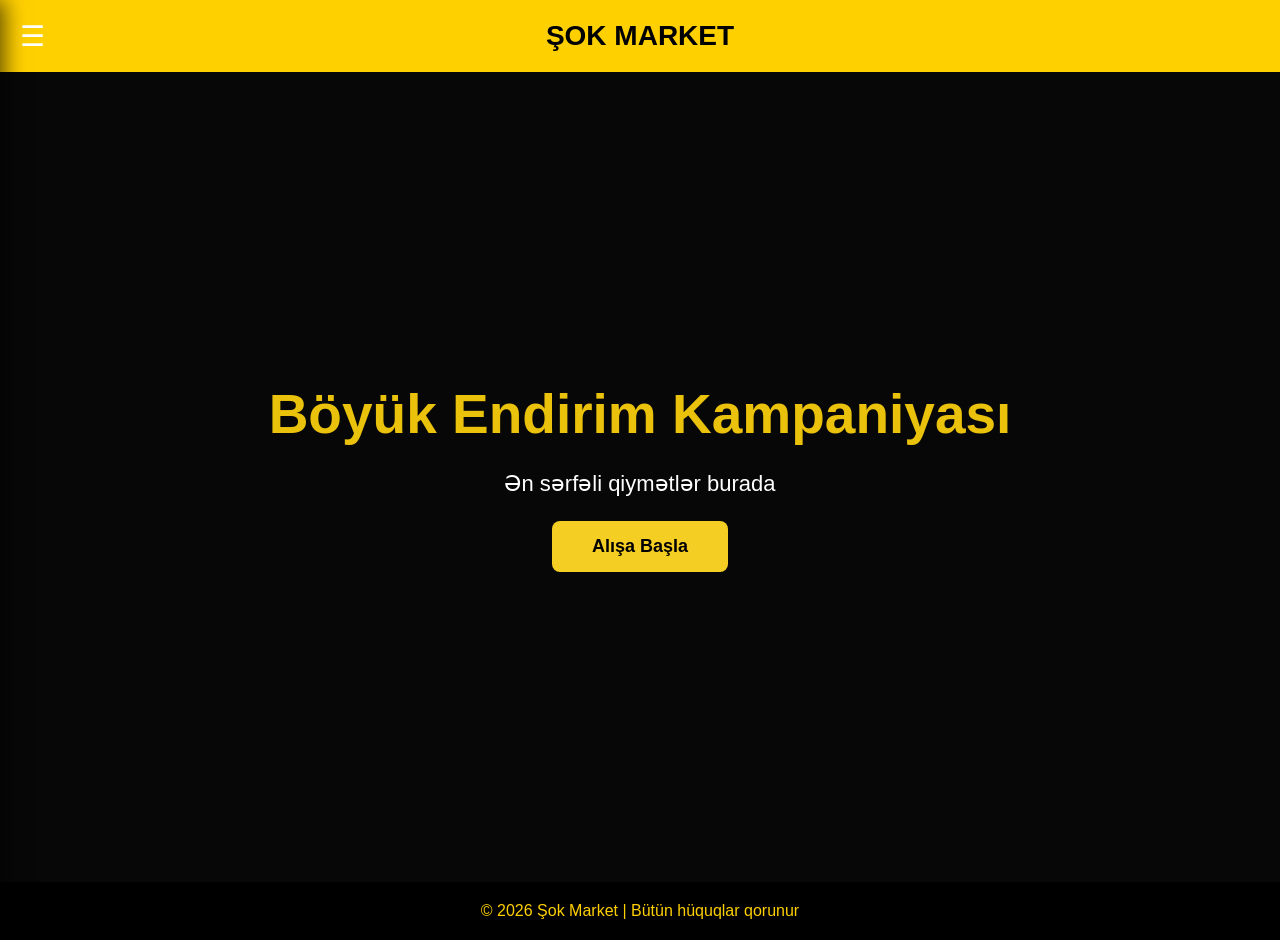
==== index.html @ 537ba239 "about.html" ====
<!DOCTYPE html>
<html lang="az">
<head>
<meta charset="UTF-8">
<meta name="viewport" content="width=device-width, initial-scale=1.0">
<title>ŞOK Market</title>

<style>
*{
  margin:0;
  padding:0;
  box-sizing:border-box;
  font-family:Arial,sans-serif;
}

body{
  background:#111;
  color:white;
  overflow-x:hidden;
}

/* HEADER */
header{
  background:#c3a005;
  padding:20px 5%;
  display:flex;
  align-items:center;
  gap:20px; /* ☰ ilə logo arası məsafə */
}

.menu-btn{
  font-size:30px;
  cursor:pointer;
  color:black;
}

.logo{
  font-size:28px;
  font-weight:bold;
  color:black;
}

/* SIDEBAR - SOLDAN */
.sidebar{
  position:fixed;
  top:0;
  left:0;
  width:260px;
  height:100%;
  background:#1a1a1a;
  padding-top:80px;
  transform:translateX(-100%);
  transition:transform 0.4s ease;
  z-index:2000;
  box-shadow:5px 0 20px rgba(0,0,0,0.6);
}

.sidebar.active{
  transform:translateX(0);
}

.sidebar a{
  display:block;
  padding:18px 25px;
  color:#eac10b;
  text-decoration:none;
  font-size:18px;
  transition:0.3s;
}

.sidebar a:hover{
  background:#c3a005;
  color:black;
}

/* OVERLAY */
.overlay{
  position:fixed;
  top:0;
  left:0;
  width:100%;
  height:100%;
  background:rgba(0,0,0,0.6);
  opacity:0;
  visibility:hidden;
  transition:0.3s;
  z-index:1500;
}

.overlay.active{
  opacity:1;
  visibility:visible;
}

/* HERO */
.hero{
  height:90vh;
  background:linear-gradient(rgba(0,0,0,0.6),rgba(0,0,0,0.6)),
  url('https://images.unsplash.com/photo-1604719312566-8912e9227c6a');
  background-size:cover;
  background-position:center;
  display:flex;
  justify-content:center;
  align-items:center;
  text-align:center;
  padding:20px;
}

.hero h1{
  font-size:55px;
  margin-bottom:20px;
  color:#eac10b;
}

.hero p{
  font-size:22px;
  margin-bottom:20px;
}

.hero button{
  padding:15px 40px;
  background:#f5ce24;
  border:none;
  color:black;
  font-size:18px;
  border-radius:8px;
  cursor:pointer;
  font-weight:bold;
  transition:.3s;
}

.hero button:hover{
  background:white;
}

footer{
  background:black;
  color:#eac10b;
  text-align:center;
  padding:20px;
}
</style>
</head><link rel="stylesheet" href="style.css">
<body>

<!-- SIDEBAR -->
<div class="sidebar" id="sidebar">
  <a href="about.html">Haqqımızda</a>
  <a href="products.html">Endirimlər</a>
  <a href="stores.html">Mağazalar</a>
</div>

<div class="overlay" id="overlay"></div>

<header>
  <div class="menu-btn" id="menuBtn">☰</div>
  <div class="logo">ŞOK MARKET</div>
</header>

<section class="hero">
  <div>
    <h1>Böyük Endirim Kampaniyası</h1>
    <p>Ən sərfəli qiymətlər burada</p>
    <a href="products.html"><button>Alışa Başla</button></a>
  </div>
</section>

<footer>
  © 2026 Şok Market | Bütün hüquqlar qorunur
</footer>

<script>
const menuBtn = document.getElementById("menuBtn");
const sidebar = document.getElementById("sidebar");
const overlay = document.getElementById("overlay");

menuBtn.addEventListener("click", function(){
  sidebar.classList.add("active");
  overlay.classList.add("active");
});

overlay.addEventListener("click", function(){
  sidebar.classList.remove("active");
  overlay.classList.remove("active");
});
</script>

</body>
</html>
---- style.css ----
/* ====== RESET & FON ====== */
*{
    margin:0;
    padding:0;
    box-sizing:border-box;
    font-family:Arial, sans-serif;
}

body{
    background:#111;
    color:white;
    overflow-x:hidden;
}

/* ====== HEADER ====== */
header{
    display:flex;
    justify-content:center; /* logo ortada */
    align-items:center;
    padding:20px 5%;
    position:relative;
    background:#ffd000;
}

.logo{
    font-size:28px;
    font-weight:bold;
    color:black;
}

/* ====== MENU BUTTON ====== */
.menu-btn{
    position:absolute;
    left:20px;
    top:50%;
    transform:translateY(-50%);
    font-size:28px;
    cursor:pointer;
    color:white; /* ağ fon üzərində görünür */
}

/* ====== SIDEBAR ====== */
.sidebar{
    position:fixed;
    top:0;
    left:0;
    width:260px;
    height:100%;
    background:#1a1a1a;
    padding-top:80px;
    transform:translateX(-100%);
    transition:0.4s ease;
    z-index:2000;
}

.sidebar.active{
    transform:translateX(0);
}

.sidebar a{
    display:block;
    padding:18px 25px;
    color:#ffd000;
    text-decoration:none;
    font-size:18px;
}

.sidebar a:hover{
    background:#ffd000;
    color:black;
}

/* ====== OVERLAY ====== */
.overlay{
    position:fixed;
    top:0;
    left:0;
    width:100%;
    height:100%;
    background:rgba(0,0,0,0.6);
    opacity:0;
    visibility:hidden;
    transition:0.3s;
    z-index:1500;
}

.overlay.active{
    opacity:1;
    visibility:visible;
}

/* ====== SECTIONS ====== */
section{
    padding:80px 5%;
    text-align:center;
}

/* H1 / H2 */
h1,h2{
    color:#ffd000;
    margin-bottom:20px;
}

p{
    font-size:18px;
    line-height:1.6;
    margin-bottom:15px;
}

/* ====== PRODUCTS ====== */
.product-container{
    display:grid;
    grid-template-columns: repeat(auto-fit, minmax(180px, 1fr));
    gap:20px;
    max-width:1000px;
    margin:0 auto;
}

.product-card{
    background:#1e1e1e;
    border-radius:15px;
    padding:15px;
    transition:0.3s;
}

.product-card img{
    width:100%;
    height:170px;
    object-fit:cover;
    border-radius:10px;
}

.product-card h3{
    margin:12px 0 8px;
    color:#ffd000;
}

.product-card p{
    color:#ccc;
}

.product-card:hover{
    transform:translateY(-6px);
}

/* ====== STORES ====== */
.store-card{
    display:inline-block;
    width:280px;
    background:#222;
    margin:20px;
    padding:20px;
    border-radius:20px;
    box-shadow:0 15px 30px rgba(0,0,0,0.5);
    transition:0.4s;
}

.store-card:hover{
    transform:translateY(-15px) scale(1.05);
}

.store-card img{
    width:100%;
    border-radius:15px;
}

.store-card h3{
    color:#ffd000;
    margin-top:15px;
}

/* ====== FOOTER ====== */
footer{
    background:black;
    color:#ffd000;
    text-align:center;
    padding:20px;
}

/* ====== RESPONSIVE ====== */
@media(max-width:600px){
    header{flex-direction:column; align-items:center;}
    .menu-btn{position:relative; left:0; margin-bottom:10px;}
    h1,h2{font-size:28px;}
    p{font-size:16px;}
}
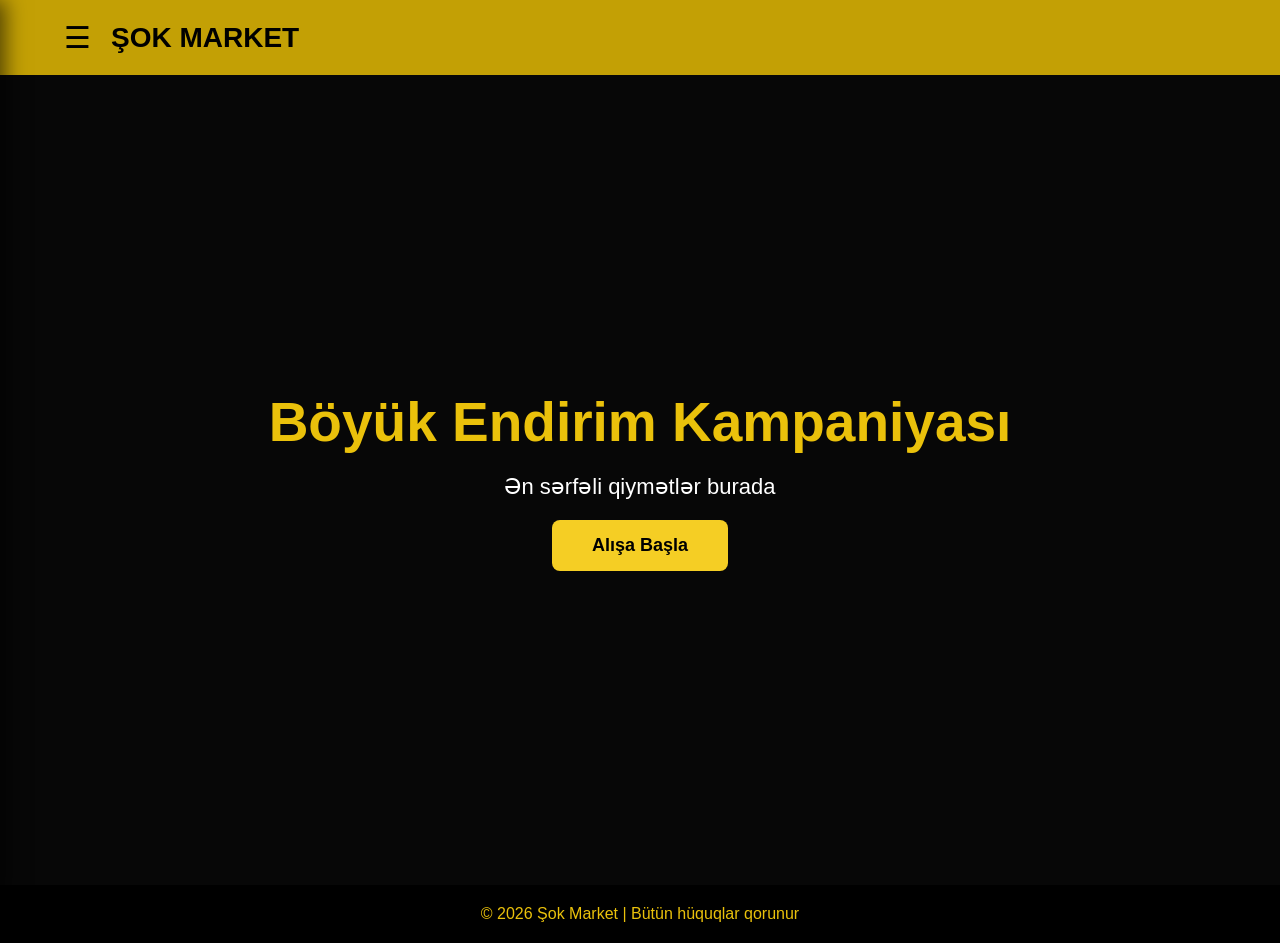
==== commit 327ddea1: "Dəyişikliklər: qəşəng dizayn, menu soldan açılır" ====
--- a/index.html
+++ b/index.html
@@ -25,7 +25,7 @@
   padding:20px 5%;
   display:flex;
   align-items:center;
-  gap:20px; /* ☰ ilə logo arası məsafə */
+  gap:20px; /* logo ilə menu arası */
 }
 
 .menu-btn{
@@ -40,7 +40,7 @@
   color:black;
 }
 
-/* SIDEBAR - SOLDAN */
+/* SIDEBAR - SOLDAN AÇILAN */
 .sidebar{
   position:fixed;
   top:0;
@@ -49,14 +49,14 @@
   height:100%;
   background:#1a1a1a;
   padding-top:80px;
-  transform:translateX(-100%);
+  transform:translateX(-100%); /* soldan gizlənir */
   transition:transform 0.4s ease;
   z-index:2000;
   box-shadow:5px 0 20px rgba(0,0,0,0.6);
 }
 
 .sidebar.active{
-  transform:translateX(0);
+  transform:translateX(0); /* açıldıqda görünür */
 }
 
 .sidebar a{
@@ -139,8 +139,14 @@
   text-align:center;
   padding:20px;
 }
+
+/* RESPONSIVE */
+@media(max-width:768px){
+  .hero h1{font-size:28px;}
+  .hero p{font-size:16px;}
+}
 </style>
-</head><link rel="stylesheet" href="style.css">
+</head>
 <body>
 
 <!-- SIDEBAR -->
@@ -175,12 +181,12 @@
 const overlay = document.getElementById("overlay");
 
 menuBtn.addEventListener("click", function(){
-  sidebar.classList.add("active");
-  overlay.classList.add("active");
+  sidebar.classList.toggle("active"); // soldan aç
+  overlay.classList.toggle("active"); // overlay göstər
 });
 
 overlay.addEventListener("click", function(){
-  sidebar.classList.remove("active");
+  sidebar.classList.remove("active"); // overlay kliklə bağla
   overlay.classList.remove("active");
 });
 </script>
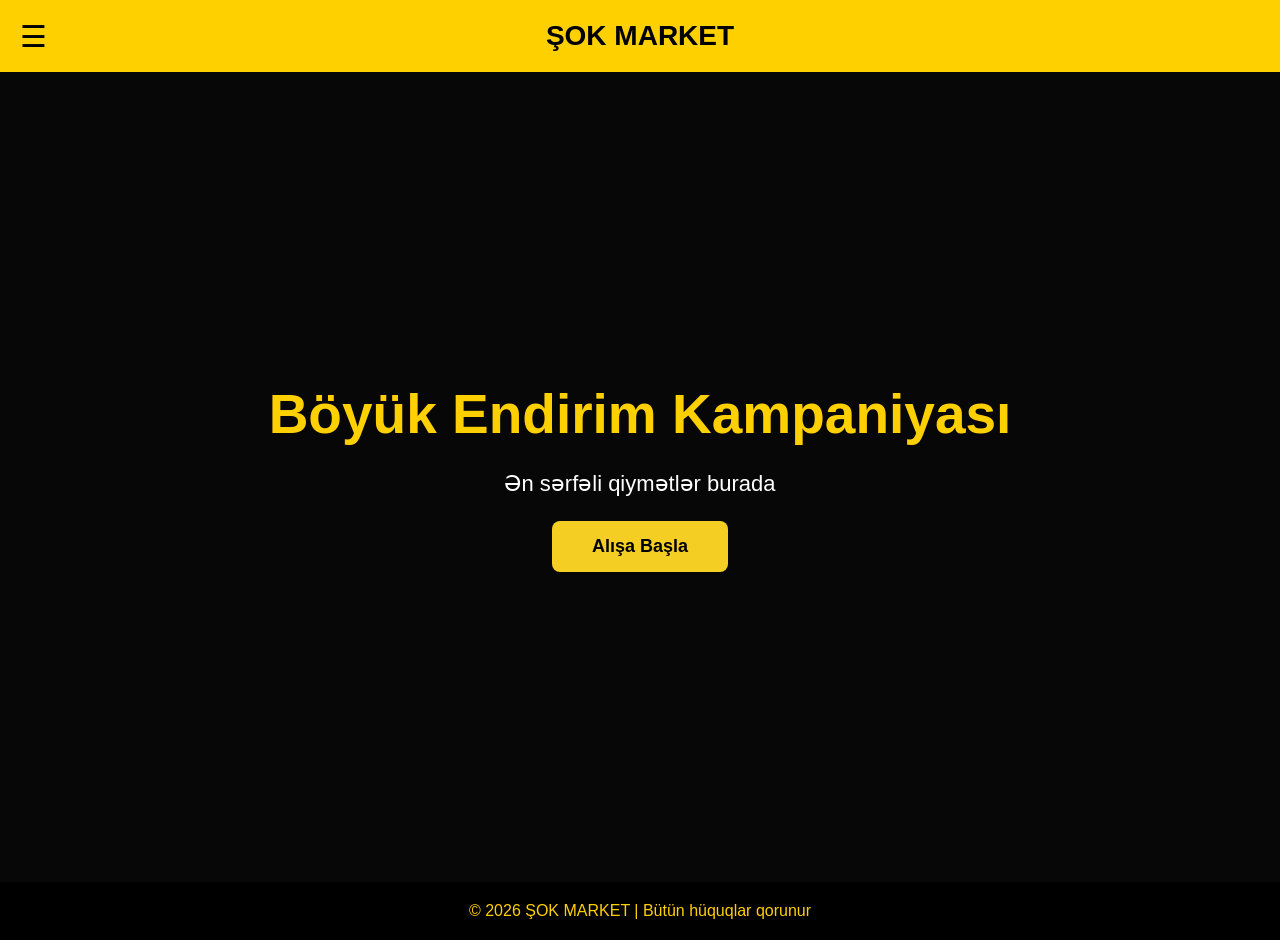
==== commit 521eb51f: "yenilendi" ====
--- a/index.html
+++ b/index.html
@@ -3,159 +3,17 @@
 <head>
 <meta charset="UTF-8">
 <meta name="viewport" content="width=device-width, initial-scale=1.0">
-<title>ŞOK Market</title>
-
-<style>
-*{
-  margin:0;
-  padding:0;
-  box-sizing:border-box;
-  font-family:Arial,sans-serif;
-}
-
-body{
-  background:#111;
-  color:white;
-  overflow-x:hidden;
-}
-
-/* HEADER */
-header{
-  background:#c3a005;
-  padding:20px 5%;
-  display:flex;
-  align-items:center;
-  gap:20px; /* logo ilə menu arası */
-}
-
-.menu-btn{
-  font-size:30px;
-  cursor:pointer;
-  color:black;
-}
-
-.logo{
-  font-size:28px;
-  font-weight:bold;
-  color:black;
-}
-
-/* SIDEBAR - SOLDAN AÇILAN */
-.sidebar{
-  position:fixed;
-  top:0;
-  left:0;
-  width:260px;
-  height:100%;
-  background:#1a1a1a;
-  padding-top:80px;
-  transform:translateX(-100%); /* soldan gizlənir */
-  transition:transform 0.4s ease;
-  z-index:2000;
-  box-shadow:5px 0 20px rgba(0,0,0,0.6);
-}
-
-.sidebar.active{
-  transform:translateX(0); /* açıldıqda görünür */
-}
-
-.sidebar a{
-  display:block;
-  padding:18px 25px;
-  color:#eac10b;
-  text-decoration:none;
-  font-size:18px;
-  transition:0.3s;
-}
-
-.sidebar a:hover{
-  background:#c3a005;
-  color:black;
-}
-
-/* OVERLAY */
-.overlay{
-  position:fixed;
-  top:0;
-  left:0;
-  width:100%;
-  height:100%;
-  background:rgba(0,0,0,0.6);
-  opacity:0;
-  visibility:hidden;
-  transition:0.3s;
-  z-index:1500;
-}
-
-.overlay.active{
-  opacity:1;
-  visibility:visible;
-}
-
-/* HERO */
-.hero{
-  height:90vh;
-  background:linear-gradient(rgba(0,0,0,0.6),rgba(0,0,0,0.6)),
-  url('https://images.unsplash.com/photo-1604719312566-8912e9227c6a');
-  background-size:cover;
-  background-position:center;
-  display:flex;
-  justify-content:center;
-  align-items:center;
-  text-align:center;
-  padding:20px;
-}
-
-.hero h1{
-  font-size:55px;
-  margin-bottom:20px;
-  color:#eac10b;
-}
-
-.hero p{
-  font-size:22px;
-  margin-bottom:20px;
-}
-
-.hero button{
-  padding:15px 40px;
-  background:#f5ce24;
-  border:none;
-  color:black;
-  font-size:18px;
-  border-radius:8px;
-  cursor:pointer;
-  font-weight:bold;
-  transition:.3s;
-}
-
-.hero button:hover{
-  background:white;
-}
-
-footer{
-  background:black;
-  color:#eac10b;
-  text-align:center;
-  padding:20px;
-}
-
-/* RESPONSIVE */
-@media(max-width:768px){
-  .hero h1{font-size:28px;}
-  .hero p{font-size:16px;}
-}
-</style>
+<title>ŞOK MARKET</title>
+<link rel="stylesheet" href="style.css">
 </head>
 <body>
 
-<!-- SIDEBAR -->
 <div class="sidebar" id="sidebar">
+  <a href="index.html">Ana səhifə</a>
+  <a href="products.html">Endirimlər</a>
   <a href="about.html">Haqqımızda</a>
-  <a href="products.html">Endirimlər</a>
   <a href="stores.html">Mağazalar</a>
 </div>
-
 <div class="overlay" id="overlay"></div>
 
 <header>
@@ -172,7 +30,7 @@
 </section>
 
 <footer>
-  © 2026 Şok Market | Bütün hüquqlar qorunur
+  © 2026 ŞOK MARKET | Bütün hüquqlar qorunur
 </footer>
 
 <script>
@@ -180,13 +38,13 @@
 const sidebar = document.getElementById("sidebar");
 const overlay = document.getElementById("overlay");
 
-menuBtn.addEventListener("click", function(){
-  sidebar.classList.toggle("active"); // soldan aç
-  overlay.classList.toggle("active"); // overlay göstər
+menuBtn.addEventListener("click", ()=>{
+  sidebar.classList.toggle("active");
+  overlay.classList.toggle("active");
 });
 
-overlay.addEventListener("click", function(){
-  sidebar.classList.remove("active"); // overlay kliklə bağla
+overlay.addEventListener("click", ()=>{
+  sidebar.classList.remove("active");
   overlay.classList.remove("active");
 });
 </script>
--- a/style.css
+++ b/style.css
@@ -0,0 +1,256 @@
+/* ====== RESET ====== */
+*{
+    margin:0;
+    padding:0;
+    box-sizing:border-box;
+    font-family:Arial,sans-serif;
+}
+
+body{
+    background:#111;
+    color:white;
+    overflow-x:hidden;
+}
+
+/* ====== HEADER ====== */
+header{
+    display:flex;
+    justify-content:center; 
+    align-items:center;
+    padding:20px 5%;
+    position:relative;
+    background:#ffd000;
+}
+
+.logo{
+    font-size:28px;
+    font-weight:bold;
+    color:black;
+}
+
+/* ====== MENU BUTTON ====== */
+.menu-btn{
+    position:absolute;
+    left:20px;
+    top:50%;
+    transform:translateY(-50%);
+    font-size:30px;
+    cursor:pointer;
+    color:black;
+}
+
+/* ====== SIDEBAR ====== */
+.sidebar{
+    position:fixed;
+    top:0;
+    left:0;
+    width:260px;
+    height:100%;
+    background:#1a1a1a;
+    padding-top:80px;
+    transform:translateX(-100%);
+    transition:0.4s ease;
+    z-index:2000;
+}
+
+.sidebar.active{
+    transform:translateX(0);
+}
+
+.sidebar a{
+    display:block;
+    padding:18px 25px;
+    color:#ffd000;
+    text-decoration:none;
+    font-size:18px;
+    transition:0.3s;
+}
+
+.sidebar a:hover{
+    background:#ffd000;
+    color:black;
+}
+
+/* ====== OVERLAY ====== */
+.overlay{
+    position:fixed;
+    top:0;
+    left:0;
+    width:100%;
+    height:100%;
+    background:rgba(0,0,0,0.6);
+    opacity:0;
+    visibility:hidden;
+    transition:0.3s;
+    z-index:1500;
+}
+
+.overlay.active{
+    opacity:1;
+    visibility:visible;
+}
+
+/* ====== SECTIONS ====== */
+section{
+    padding:80px 5%;
+    text-align:center;
+}
+
+h1,h2{
+    color:#ffd000;
+    margin-bottom:20px;
+}
+
+p{
+    font-size:18px;
+    line-height:1.6;
+    margin-bottom:15px;
+}
+
+/* ====== HERO ====== */
+.hero{
+    height:90vh;
+    background:linear-gradient(rgba(0,0,0,0.6),rgba(0,0,0,0.6)),
+    url('https://images.unsplash.com/photo-1604719312566-8912e9227c6a');
+    background-size:cover;
+    background-position:center;
+    display:flex;
+    justify-content:center;
+    align-items:center;
+    text-align:center;
+    padding:20px;
+}
+
+.hero h1{
+    font-size:55px;
+    margin-bottom:20px;
+}
+
+.hero p{
+    font-size:22px;
+    margin-bottom:20px;
+}
+
+.hero button{
+    padding:15px 40px;
+    background:#f5ce24;
+    border:none;
+    color:black;
+    font-size:18px;
+    border-radius:8px;
+    cursor:pointer;
+    font-weight:bold;
+    transition:.3s;
+}
+
+.hero button:hover{
+    background:white;
+}
+
+/* ====== PRODUCTS ====== */
+.product-container{
+    display:grid;
+    grid-template-columns: repeat(auto-fit, minmax(180px, 1fr));
+    gap:20px;
+    max-width:1000px;
+    margin:0 auto;
+}
+
+.product-card{
+    background:#1e1e1e;
+    border-radius:15px;
+    padding:15px;
+    position: relative;
+    transition:0.3s;
+}
+
+.product-card img{
+    width:100%;
+    height:170px;
+    object-fit:cover;
+    border-radius:10px;
+}
+
+.product-card h3{
+    margin:12px 0 8px;
+    color:#ffd000;
+}
+
+.product-card p{
+    color:#ccc;
+}
+
+.product-card:hover{
+    transform:translateY(-6px);
+}
+
+.old-price {
+    text-decoration: line-through;
+    color: gray;
+    margin-right: 8px;
+}
+
+.new-price {
+    color: red;
+    font-weight: bold;
+    font-size: 18px;
+}
+
+.discount-badge {
+    position: absolute;
+    top: 10px;
+    left: 10px;
+    background: red;
+    color: white;
+    padding: 5px 8px;
+    font-size: 12px;
+    font-weight: bold;
+    border-radius: 6px;
+}
+
+/* ====== STORES ====== */
+.store-card{
+    display:inline-block;
+    width:280px;
+    background:#222;
+    margin:20px;
+    padding:20px;
+    border-radius:20px;
+    box-shadow:0 15px 30px rgba(0,0,0,0.5);
+    transition:0.4s;
+}
+
+.store-card:hover{
+    transform:translateY(-15px) scale(1.05);
+}
+
+.store-card img{
+    width:100%;
+    border-radius:15px;
+}
+
+.store-card h3{
+    color:#ffd000;
+    margin-top:15px;
+}
+
+/* ====== FOOTER ====== */
+footer{
+    background:black;
+    color:#ffd000;
+    text-align:center;
+    padding:20px;
+}
+
+/* ====== RESPONSIVE ====== */
+@media(max-width:768px){
+    h1,h2{font-size:28px;}
+    p{font-size:16px;}
+    .product-container{
+        grid-template-columns:1fr;
+    }
+    .store-card{
+        width:100%;
+        margin:10px 0;
+    }
+}
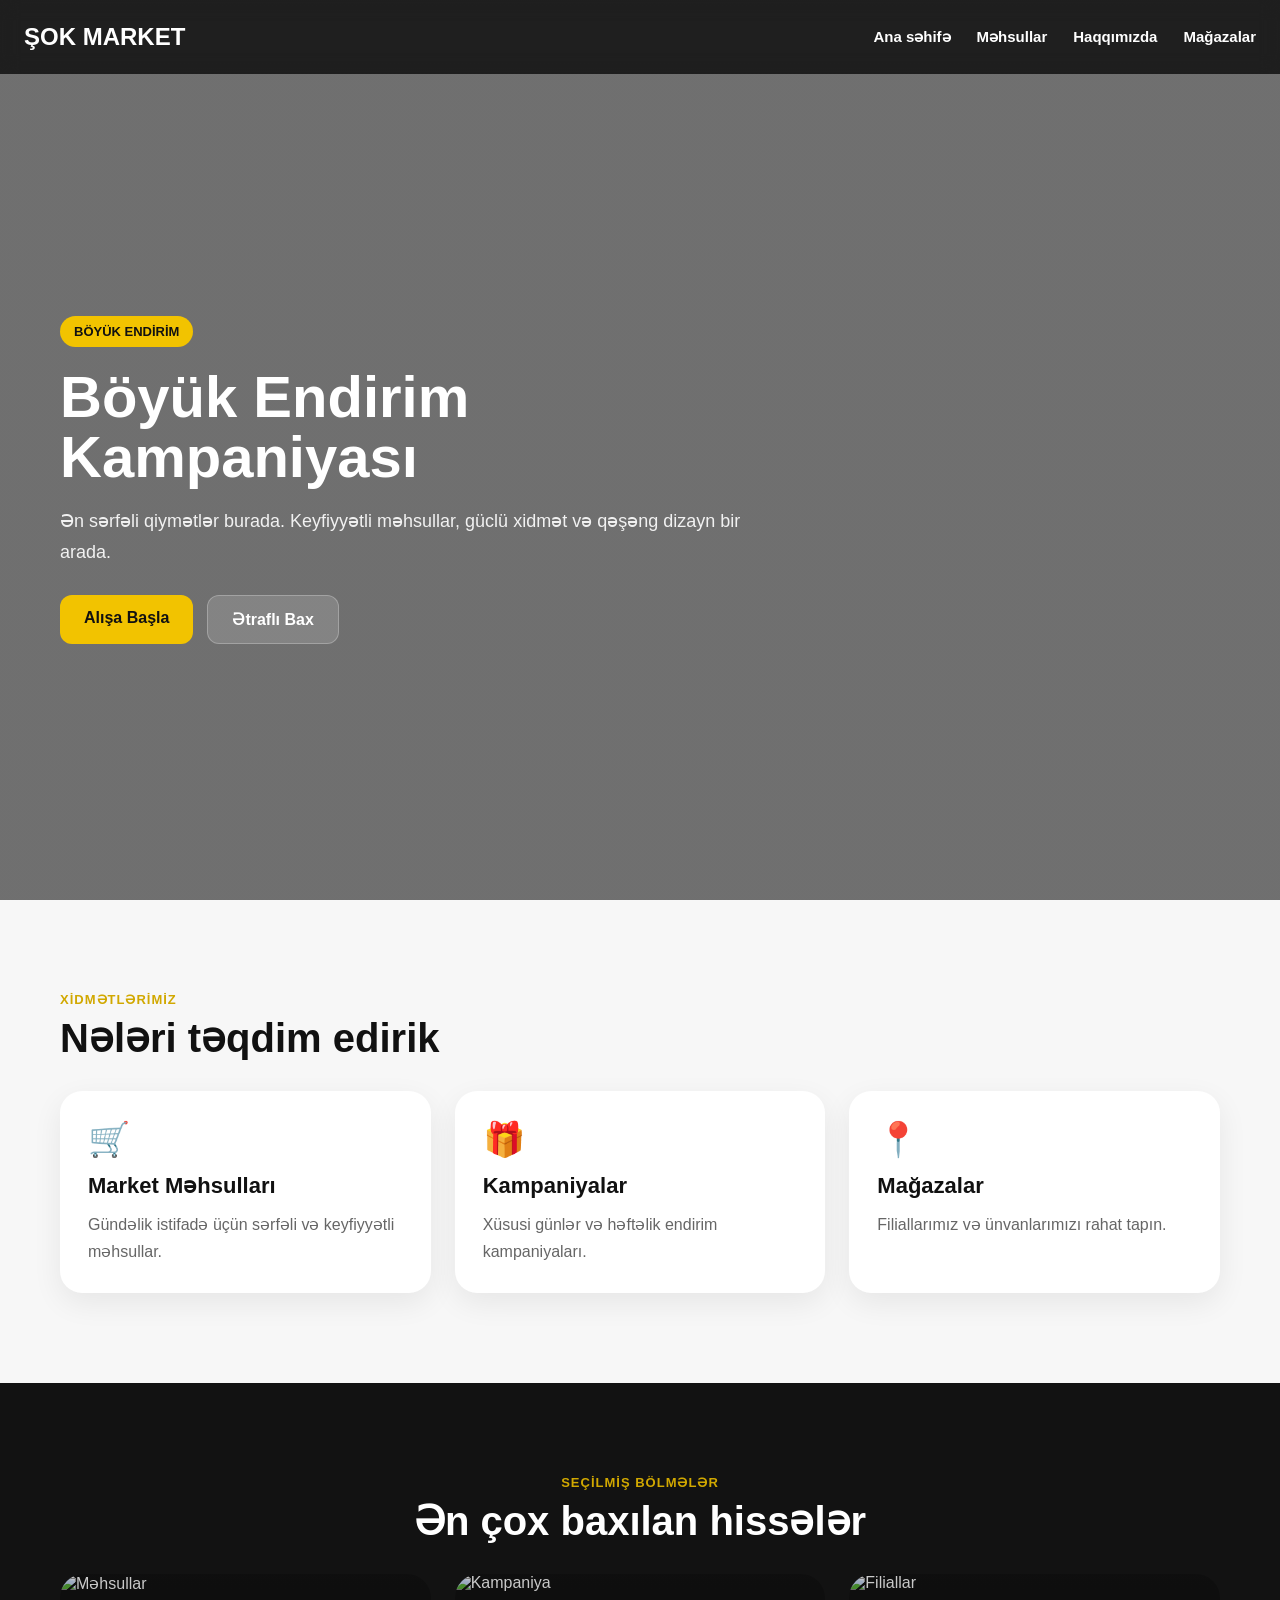
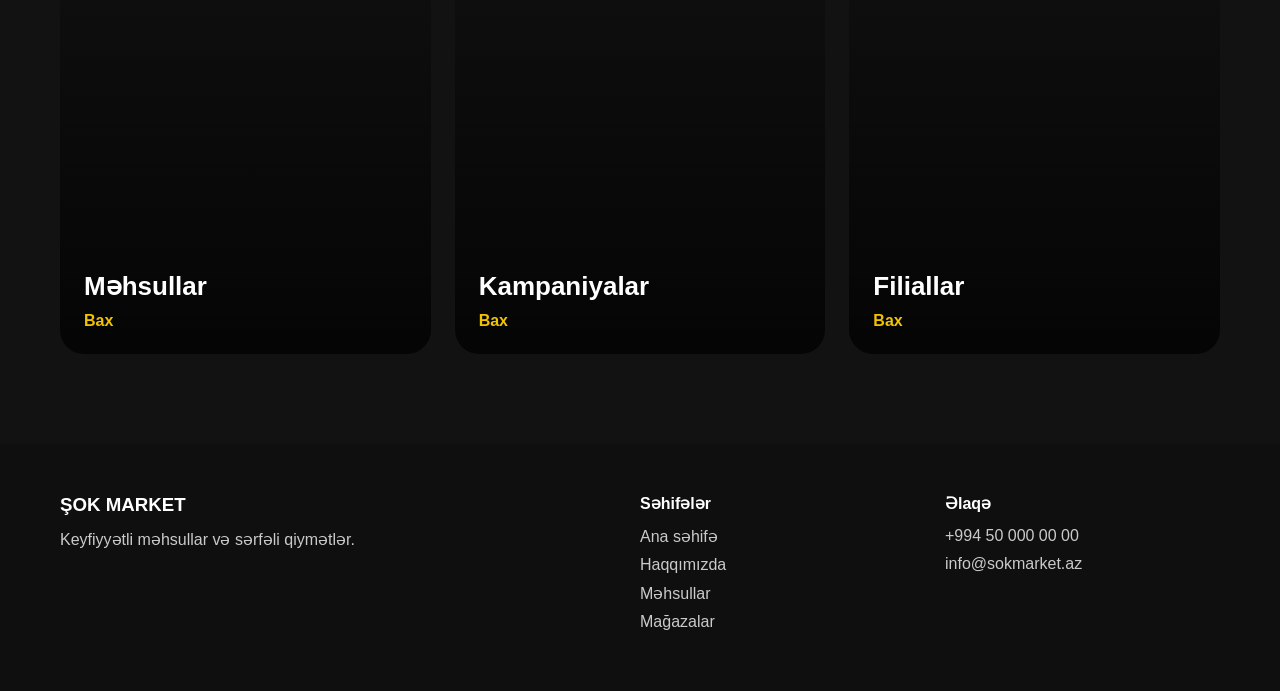
==== commit b782358a: "Polish global CSS and index presentation Co-authored-by: Cursor <cursoragent@cursor.com>" ====
--- a/index.html
+++ b/index.html
@@ -1,53 +1,124 @@
 <!DOCTYPE html>
 <html lang="az">
 <head>
-<meta charset="UTF-8">
-<meta name="viewport" content="width=device-width, initial-scale=1.0">
-<title>ŞOK MARKET</title>
-<link rel="stylesheet" href="style.css">
+  <meta charset="UTF-8">
+  <meta name="viewport" content="width=device-width, initial-scale=1.0">
+  <title>ŞOK MARKET</title>
+  <link rel="stylesheet" href="style.css">
 </head>
 <body>
 
-<div class="sidebar" id="sidebar">
-  <a href="index.html">Ana səhifə</a>
-  <a href="products.html">Endirimlər</a>
-  <a href="about.html">Haqqımızda</a>
-  <a href="stores.html">Mağazalar</a>
-</div>
-<div class="overlay" id="overlay"></div>
+  <div class="sidebar" id="sidebar">
+    <a href="index.html">Ana səhifə</a>
+    <a href="products.html">Məhsullar</a>
+    <a href="about.html">Haqqımızda</a>
+    <a href="stores.html">Mağazalar</a>
+  </div>
 
-<header>
-  <div class="menu-btn" id="menuBtn">☰</div>
-  <div class="logo">ŞOK MARKET</div>
-</header>
+  <div class="overlay" id="overlay"></div>
 
-<section class="hero">
-  <div>
-    <h1>Böyük Endirim Kampaniyası</h1>
-    <p>Ən sərfəli qiymətlər burada</p>
-    <a href="products.html"><button>Alışa Başla</button></a>
-  </div>
-</section>
+  <header class="header">
+    <div class="menu-btn" id="menuBtn">&#9776;</div>
+    <div class="logo">ŞOK MARKET</div>
+    <nav class="desktop-nav">
+      <a href="index.html">Ana səhifə</a>
+      <a href="products.html">Məhsullar</a>
+      <a href="about.html">Haqqımızda</a>
+      <a href="stores.html">Mağazalar</a>
+    </nav>
+  </header>
 
-<footer>
-  © 2026 ŞOK MARKET | Bütün hüquqlar qorunur
-</footer>
+  <section class="hero">
+    <div class="hero-content">
+      <span class="hero-badge">BÖYÜK ENDİRİM</span>
+      <h1>Böyük Endirim Kampaniyası</h1>
+      <p>Ən sərfəli qiymətlər burada. Keyfiyyətli məhsullar, güclü xidmət və qəşəng dizayn bir arada.</p>
+      <div class="hero-buttons">
+        <a href="products.html" class="btn btn-yellow">Alışa Başla</a>
+        <a href="about.html" class="btn btn-dark">Ətraflı Bax</a>
+      </div>
+    </div>
+  </section>
 
-<script>
-const menuBtn = document.getElementById("menuBtn");
-const sidebar = document.getElementById("sidebar");
-const overlay = document.getElementById("overlay");
+  <section class="section">
+    <div class="section-top">
+      <span class="mini-title">Xidmətlərimiz</span>
+      <h2>Nələri təqdim edirik</h2>
+    </div>
 
-menuBtn.addEventListener("click", ()=>{
-  sidebar.classList.toggle("active");
-  overlay.classList.toggle("active");
-});
+    <div class="cards">
+      <div class="card">
+        <div class="card-icon">🛒</div>
+        <h3>Market Məhsulları</h3>
+        <p>Gündəlik istifadə üçün sərfəli və keyfiyyətli məhsullar.</p>
+      </div>
 
-overlay.addEventListener("click", ()=>{
-  sidebar.classList.remove("active");
-  overlay.classList.remove("active");
-});
-</script>
+      <div class="card">
+        <div class="card-icon">🎁</div>
+        <h3>Kampaniyalar</h3>
+        <p>Xüsusi günlər və həftəlik endirim kampaniyaları.</p>
+      </div>
 
+      <div class="card">
+        <div class="card-icon">📍</div>
+        <h3>Mağazalar</h3>
+        <p>Filiallarımız və ünvanlarımızı rahat tapın.</p>
+      </div>
+    </div>
+  </section>
+
+  <section class="section dark-section">
+    <div class="section-top center">
+      <span class="mini-title">Seçilmiş Bölmələr</span>
+      <h2>Ən çox baxılan hissələr</h2>
+    </div>
+
+    <div class="project-grid">
+      <div class="project-card">
+        <img src="https://images.unsplash.com/photo-1542838132-92c53300491e?q=80&w=1200&auto=format&fit=crop" alt="Məhsullar">
+        <div class="project-overlay">
+          <h3>Məhsullar</h3>
+          <a href="products.html">Bax</a>
+        </div>
+      </div>
+
+      <div class="project-card">
+        <img src="https://images.unsplash.com/photo-1520607162513-77705c0f0d4a?q=80&w=1200&auto=format&fit=crop" alt="Kampaniya">
+        <div class="project-overlay">
+          <h3>Kampaniyalar</h3>
+          <a href="products.html">Bax</a>
+        </div>
+      </div>
+
+      <div class="project-card">
+        <img src="https://images.unsplash.com/photo-1481437156560-3205f6a55735?q=80&w=1200&auto=format&fit=crop" alt="Filiallar">
+        <div class="project-overlay">
+          <h3>Filiallar</h3>
+          <a href="stores.html">Bax</a>
+        </div>
+      </div>
+    </div>
+  </section>
+
+  <footer class="footer">
+    <div>
+      <h3>ŞOK MARKET</h3>
+      <p>Keyfiyyətli məhsullar və sərfəli qiymətlər.</p>
+    </div>
+    <div>
+      <h4>Səhifələr</h4>
+      <a href="index.html">Ana səhifə</a>
+      <a href="about.html">Haqqımızda</a>
+      <a href="products.html">Məhsullar</a>
+      <a href="stores.html">Mağazalar</a>
+    </div>
+    <div>
+      <h4>Əlaqə</h4>
+      <p>+994 50 000 00 00</p>
+      <p>info@sokmarket.az</p>
+    </div>
+  </footer>
+
+  <script src="script.js"></script>
 </body>
 </html>
--- a/style.css
+++ b/style.css
@@ -1,256 +1,323 @@
-/* ====== RESET ====== */
-*{
-    margin:0;
-    padding:0;
-    box-sizing:border-box;
-    font-family:Arial,sans-serif;
-}
-
-body{
-    background:#111;
-    color:white;
-    overflow-x:hidden;
-}
-
-/* ====== HEADER ====== */
-header{
-    display:flex;
-    justify-content:center; 
-    align-items:center;
-    padding:20px 5%;
-    position:relative;
-    background:#ffd000;
-}
-
-.logo{
-    font-size:28px;
-    font-weight:bold;
-    color:black;
-}
-
-/* ====== MENU BUTTON ====== */
-.menu-btn{
-    position:absolute;
-    left:20px;
-    top:50%;
-    transform:translateY(-50%);
-    font-size:30px;
-    cursor:pointer;
-    color:black;
-}
-
-/* ====== SIDEBAR ====== */
-.sidebar{
-    position:fixed;
-    top:0;
-    left:0;
-    width:260px;
-    height:100%;
-    background:#1a1a1a;
-    padding-top:80px;
-    transform:translateX(-100%);
-    transition:0.4s ease;
-    z-index:2000;
-}
-
-.sidebar.active{
-    transform:translateX(0);
-}
-
-.sidebar a{
-    display:block;
-    padding:18px 25px;
-    color:#ffd000;
-    text-decoration:none;
-    font-size:18px;
-    transition:0.3s;
-}
-
-.sidebar a:hover{
-    background:#ffd000;
-    color:black;
-}
-
-/* ====== OVERLAY ====== */
-.overlay{
-    position:fixed;
-    top:0;
-    left:0;
-    width:100%;
-    height:100%;
-    background:rgba(0,0,0,0.6);
-    opacity:0;
-    visibility:hidden;
-    transition:0.3s;
-    z-index:1500;
-}
-
-.overlay.active{
-    opacity:1;
-    visibility:visible;
-}
-
-/* ====== SECTIONS ====== */
-section{
-    padding:80px 5%;
-    text-align:center;
-}
-
-h1,h2{
-    color:#ffd000;
-    margin-bottom:20px;
-}
-
-p{
-    font-size:18px;
-    line-height:1.6;
-    margin-bottom:15px;
-}
-
-/* ====== HERO ====== */
-.hero{
-    height:90vh;
-    background:linear-gradient(rgba(0,0,0,0.6),rgba(0,0,0,0.6)),
-    url('https://images.unsplash.com/photo-1604719312566-8912e9227c6a');
-    background-size:cover;
-    background-position:center;
-    display:flex;
-    justify-content:center;
-    align-items:center;
-    text-align:center;
-    padding:20px;
-}
-
-.hero h1{
-    font-size:55px;
-    margin-bottom:20px;
-}
-
-.hero p{
-    font-size:22px;
-    margin-bottom:20px;
-}
-
-.hero button{
-    padding:15px 40px;
-    background:#f5ce24;
-    border:none;
-    color:black;
-    font-size:18px;
-    border-radius:8px;
-    cursor:pointer;
-    font-weight:bold;
-    transition:.3s;
-}
-
-.hero button:hover{
-    background:white;
-}
-
-/* ====== PRODUCTS ====== */
-.product-container{
-    display:grid;
-    grid-template-columns: repeat(auto-fit, minmax(180px, 1fr));
-    gap:20px;
-    max-width:1000px;
-    margin:0 auto;
-}
-
-.product-card{
-    background:#1e1e1e;
-    border-radius:15px;
-    padding:15px;
-    position: relative;
-    transition:0.3s;
-}
-
-.product-card img{
-    width:100%;
-    height:170px;
-    object-fit:cover;
-    border-radius:10px;
-}
-
-.product-card h3{
-    margin:12px 0 8px;
-    color:#ffd000;
-}
-
-.product-card p{
-    color:#ccc;
-}
-
-.product-card:hover{
-    transform:translateY(-6px);
-}
-
-.old-price {
-    text-decoration: line-through;
-    color: gray;
-    margin-right: 8px;
-}
-
-.new-price {
-    color: red;
-    font-weight: bold;
-    font-size: 18px;
-}
-
-.discount-badge {
-    position: absolute;
-    top: 10px;
-    left: 10px;
-    background: red;
-    color: white;
-    padding: 5px 8px;
-    font-size: 12px;
-    font-weight: bold;
-    border-radius: 6px;
-}
-
-/* ====== STORES ====== */
-.store-card{
-    display:inline-block;
-    width:280px;
-    background:#222;
-    margin:20px;
-    padding:20px;
-    border-radius:20px;
-    box-shadow:0 15px 30px rgba(0,0,0,0.5);
-    transition:0.4s;
-}
-
-.store-card:hover{
-    transform:translateY(-15px) scale(1.05);
-}
-
-.store-card img{
-    width:100%;
-    border-radius:15px;
-}
-
-.store-card h3{
-    color:#ffd000;
-    margin-top:15px;
-}
-
-/* ====== FOOTER ====== */
-footer{
-    background:black;
-    color:#ffd000;
-    text-align:center;
-    padding:20px;
-}
-
-/* ====== RESPONSIVE ====== */
-@media(max-width:768px){
-    h1,h2{font-size:28px;}
-    p{font-size:16px;}
-    .product-container{
-        grid-template-columns:1fr;
-    }
-    .store-card{
-        width:100%;
-        margin:10px 0;
-    }
+* {
+  margin: 0;
+  padding: 0;
+  box-sizing: border-box;
+}
+
+body {
+  font-family: Arial, sans-serif;
+  background: #f7f7f7;
+  color: #111;
+}
+
+a {
+  text-decoration: none;
+}
+
+.header {
+  position: fixed;
+  top: 0;
+  left: 0;
+  width: 100%;
+  height: 74px;
+  background: rgba(20, 20, 20, 0.88);
+  backdrop-filter: blur(8px);
+  display: flex;
+  align-items: center;
+  justify-content: space-between;
+  padding: 0 24px;
+  z-index: 1000;
+}
+
+.logo {
+  color: #fff;
+  font-size: 24px;
+  font-weight: 800;
+}
+
+.desktop-nav {
+  display: flex;
+  gap: 26px;
+}
+
+.desktop-nav a {
+  color: #fff;
+  font-size: 15px;
+  font-weight: 600;
+}
+
+.desktop-nav a:hover {
+  color: #f2c300;
+}
+
+.menu-btn {
+  color: white;
+  font-size: 28px;
+  cursor: pointer;
+  display: none;
+}
+
+.hero {
+  min-height: 100vh;
+  background:
+    linear-gradient(rgba(0,0,0,0.55), rgba(0,0,0,0.55)),
+    url("https://images.unsplash.com/photo-1486406146926-c627a92ad1ab?q=80&w=1400&auto=format&fit=crop") center/cover no-repeat;
+  display: flex;
+  align-items: center;
+  padding: 120px 60px 60px;
+}
+
+.hero-content {
+  max-width: 700px;
+  color: #fff;
+}
+
+.hero-badge {
+  display: inline-block;
+  background: #f2c300;
+  color: #111;
+  padding: 8px 14px;
+  border-radius: 999px;
+  font-size: 13px;
+  font-weight: 700;
+  margin-bottom: 20px;
+}
+
+.hero h1 {
+  font-size: 58px;
+  line-height: 1.05;
+  margin-bottom: 18px;
+}
+
+.hero p {
+  font-size: 18px;
+  line-height: 1.7;
+  margin-bottom: 28px;
+  color: rgba(255,255,255,0.9);
+}
+
+.hero-buttons {
+  display: flex;
+  gap: 14px;
+  flex-wrap: wrap;
+}
+
+.btn {
+  display: inline-block;
+  padding: 14px 24px;
+  border-radius: 12px;
+  font-weight: 700;
+  transition: 0.3s ease;
+}
+
+.btn-yellow {
+  background: #f2c300;
+  color: #111;
+}
+
+.btn-yellow:hover {
+  transform: translateY(-3px);
+}
+
+.btn-dark {
+  background: rgba(255,255,255,0.14);
+  color: #fff;
+  border: 1px solid rgba(255,255,255,0.25);
+}
+
+.section {
+  padding: 90px 60px;
+}
+
+.section-top {
+  margin-bottom: 30px;
+}
+
+.section-top.center {
+  text-align: center;
+}
+
+.mini-title {
+  display: inline-block;
+  color: #d1a800;
+  font-size: 13px;
+  font-weight: 700;
+  margin-bottom: 8px;
+  text-transform: uppercase;
+  letter-spacing: 1px;
+}
+
+.section h2 {
+  font-size: 40px;
+  margin-bottom: 10px;
+}
+
+.cards {
+  display: grid;
+  grid-template-columns: repeat(3, 1fr);
+  gap: 24px;
+}
+
+.card {
+  background: #fff;
+  border-radius: 22px;
+  padding: 28px;
+  box-shadow: 0 10px 30px rgba(0,0,0,0.07);
+  transition: 0.35s ease;
+}
+
+.card:hover {
+  transform: translateY(-8px);
+}
+
+.card-icon {
+  font-size: 34px;
+  margin-bottom: 14px;
+}
+
+.card h3 {
+  font-size: 22px;
+  margin-bottom: 12px;
+}
+
+.card p {
+  color: #666;
+  line-height: 1.7;
+}
+
+.dark-section {
+  background: #121212;
+  color: white;
+}
+
+.project-grid {
+  display: grid;
+  grid-template-columns: repeat(3, 1fr);
+  gap: 24px;
+}
+
+.project-card {
+  position: relative;
+  overflow: hidden;
+  border-radius: 24px;
+  min-height: 380px;
+}
+
+.project-card img {
+  width: 100%;
+  height: 100%;
+  object-fit: cover;
+  display: block;
+  transition: 0.5s ease;
+}
+
+.project-card:hover img {
+  transform: scale(1.08);
+}
+
+.project-overlay {
+  position: absolute;
+  inset: 0;
+  background: linear-gradient(to top, rgba(0,0,0,0.75), rgba(0,0,0,0.2));
+  display: flex;
+  flex-direction: column;
+  justify-content: flex-end;
+  padding: 24px;
+}
+
+.project-overlay h3 {
+  font-size: 26px;
+  margin-bottom: 10px;
+}
+
+.project-overlay a {
+  color: #f2c300;
+  font-weight: 700;
+}
+
+.footer {
+  background: #0f0f0f;
+  color: white;
+  display: grid;
+  grid-template-columns: 2fr 1fr 1fr;
+  gap: 30px;
+  padding: 50px 60px;
+}
+
+.footer h3,
+.footer h4 {
+  margin-bottom: 14px;
+}
+
+.footer p,
+.footer a {
+  color: rgba(255,255,255,0.78);
+  display: block;
+  margin-bottom: 10px;
+}
+
+.sidebar {
+  position: fixed;
+  top: 0;
+  left: -280px;
+  width: 280px;
+  height: 100%;
+  background: #111;
+  z-index: 1200;
+  padding: 90px 24px 24px;
+  transition: 0.35s ease;
+}
+
+.sidebar a {
+  display: block;
+  color: #fff;
+  padding: 14px 0;
+  border-bottom: 1px solid rgba(255,255,255,0.08);
+}
+
+.sidebar.active {
+  left: 0;
+}
+
+.overlay {
+  position: fixed;
+  inset: 0;
+  background: rgba(0,0,0,0.45);
+  opacity: 0;
+  visibility: hidden;
+  z-index: 1100;
+  transition: 0.35s ease;
+}
+
+.overlay.active {
+  opacity: 1;
+  visibility: visible;
+}
+
+@media (max-width: 992px) {
+  .desktop-nav {
+    display: none;
+  }
+
+  .menu-btn {
+    display: block;
+  }
+
+  .hero {
+    padding: 120px 24px 60px;
+  }
+
+  .hero h1 {
+    font-size: 40px;
+  }
+
+  .section {
+    padding: 70px 24px;
+  }
+
+  .cards,
+  .project-grid,
+  .footer {
+    grid-template-columns: 1fr;
+  }
 }
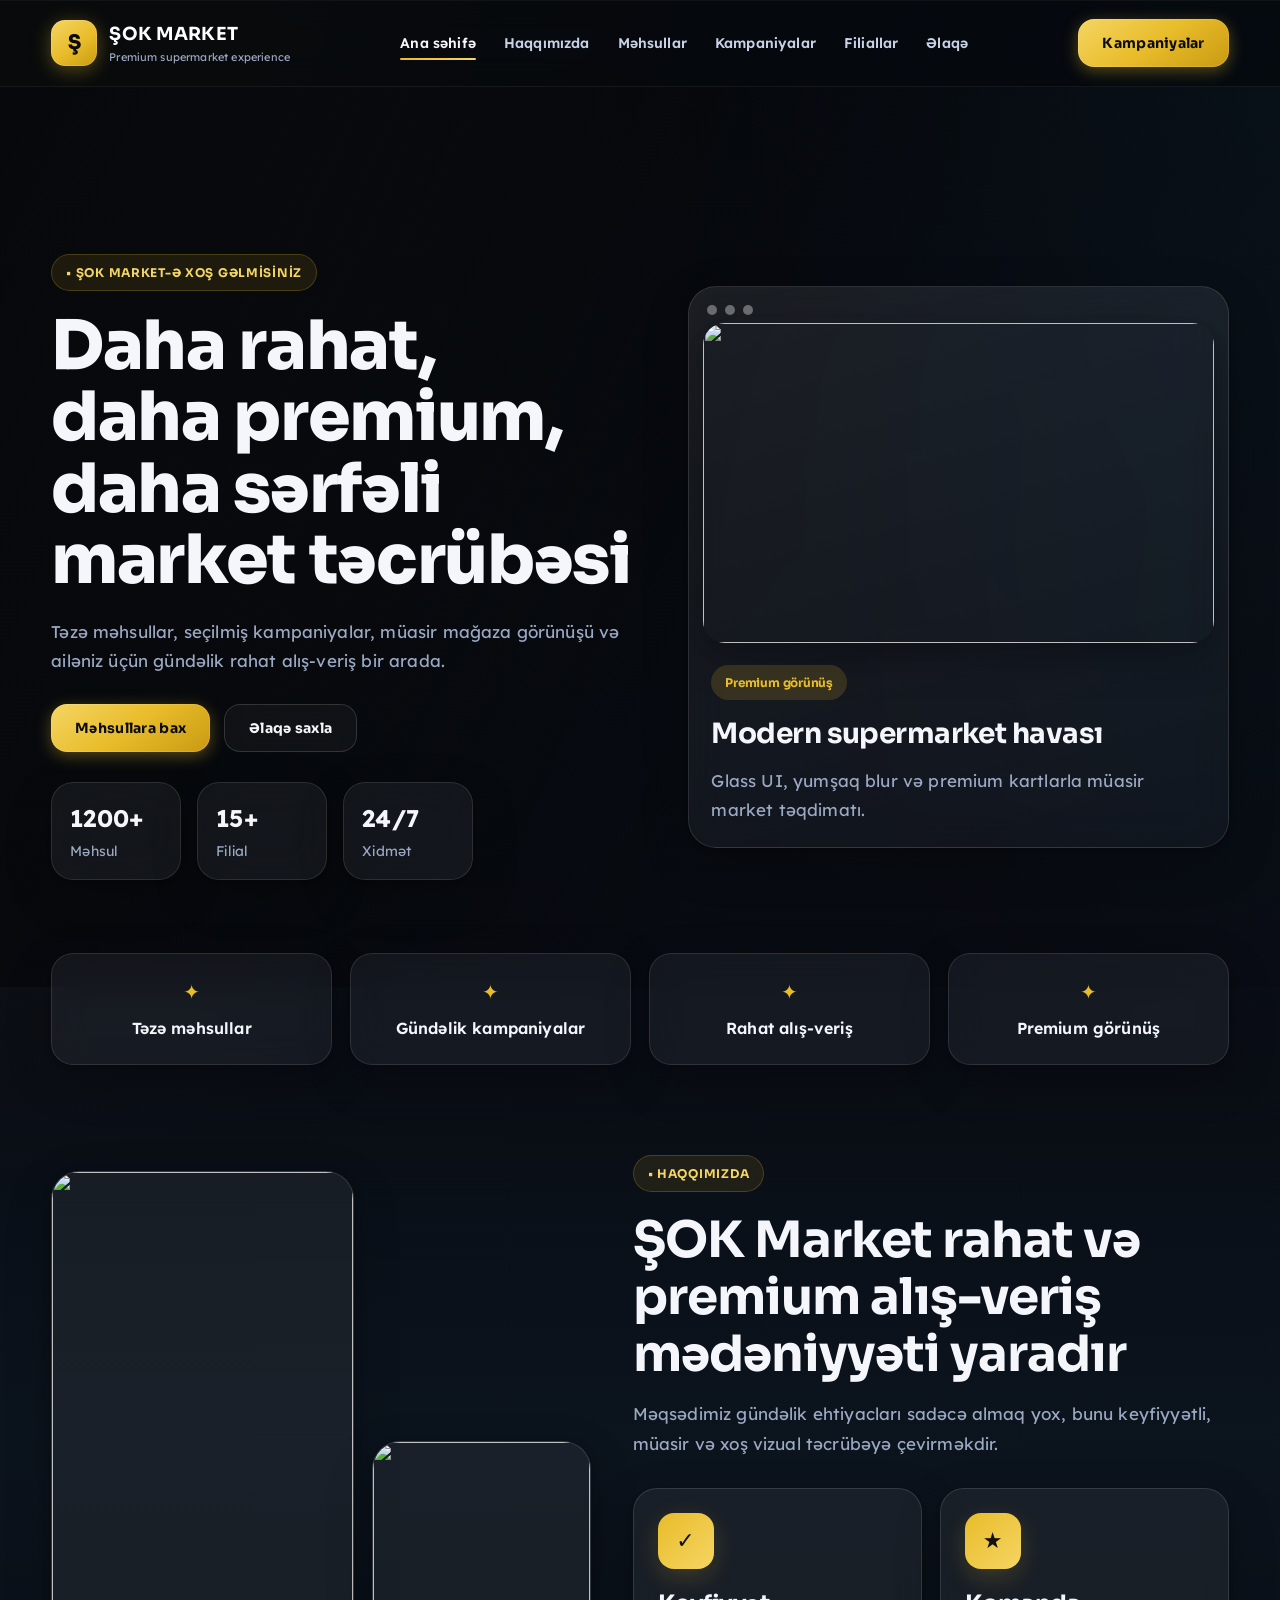
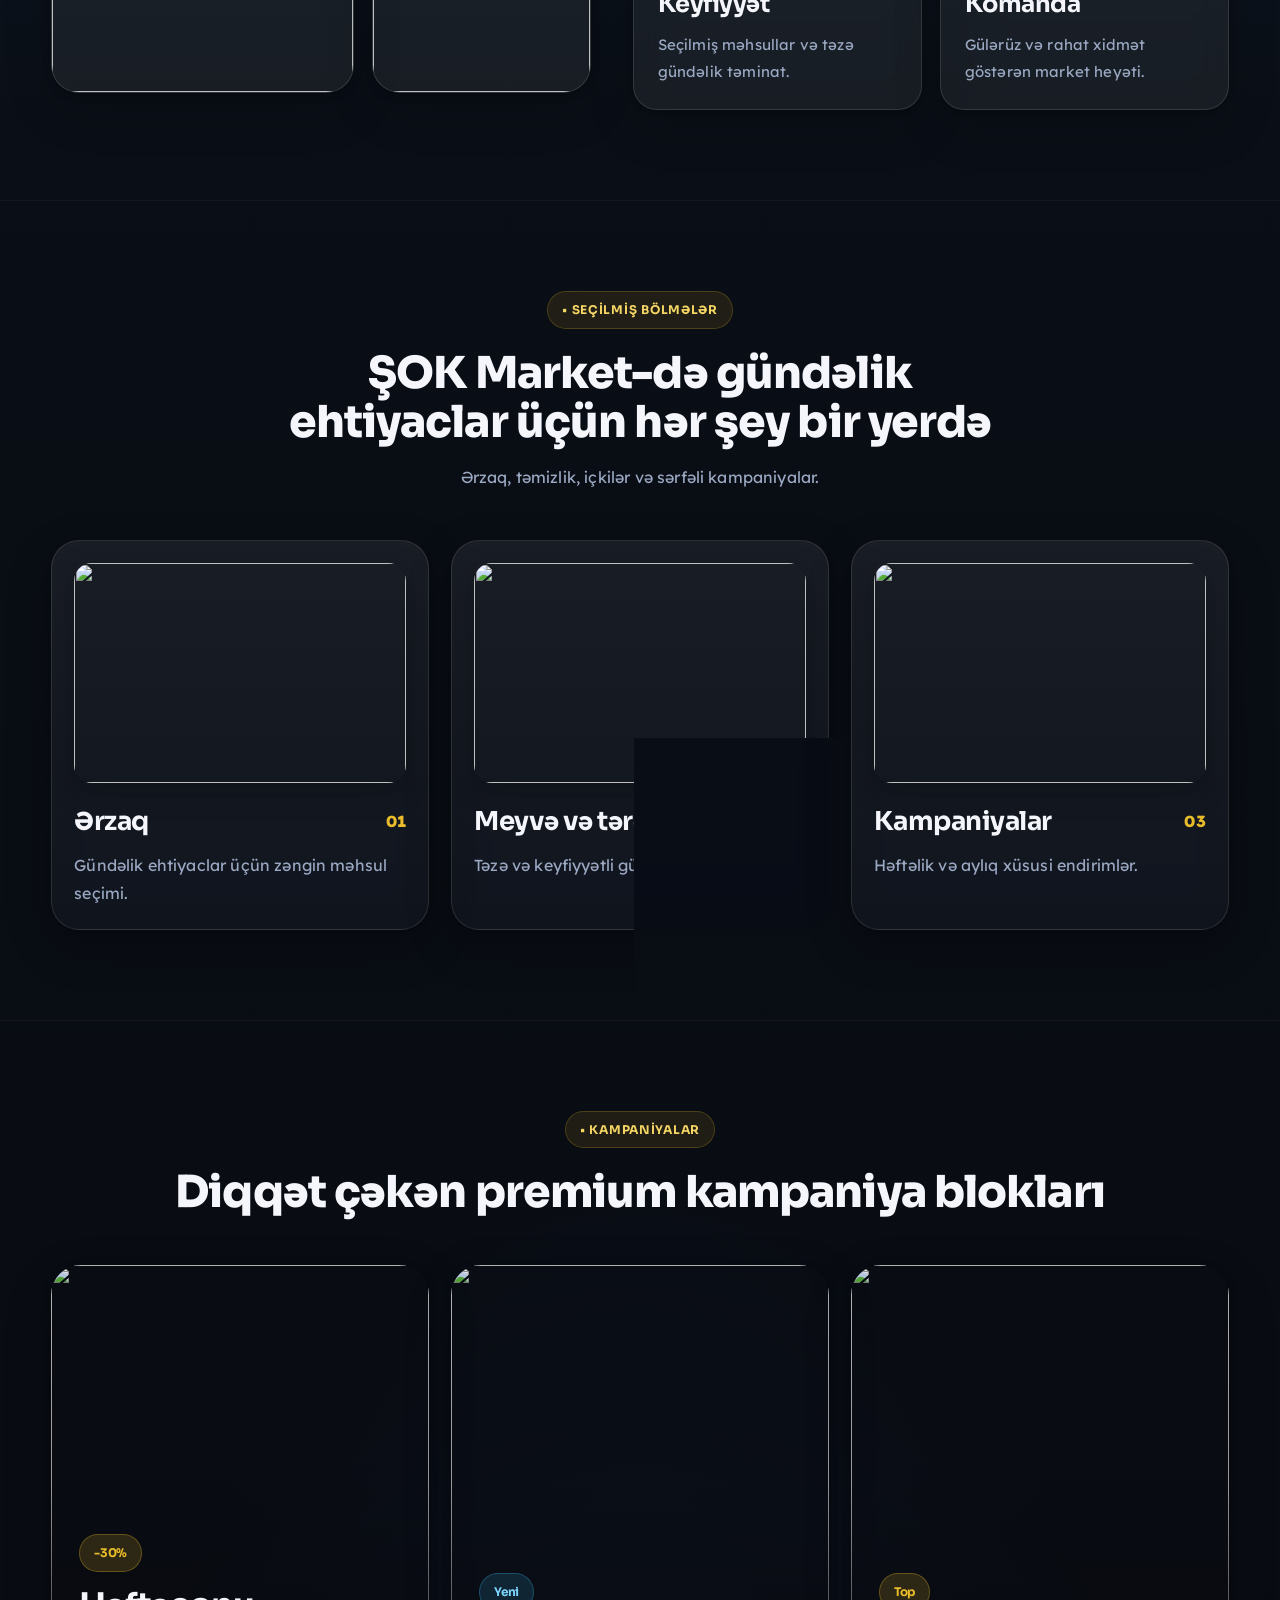
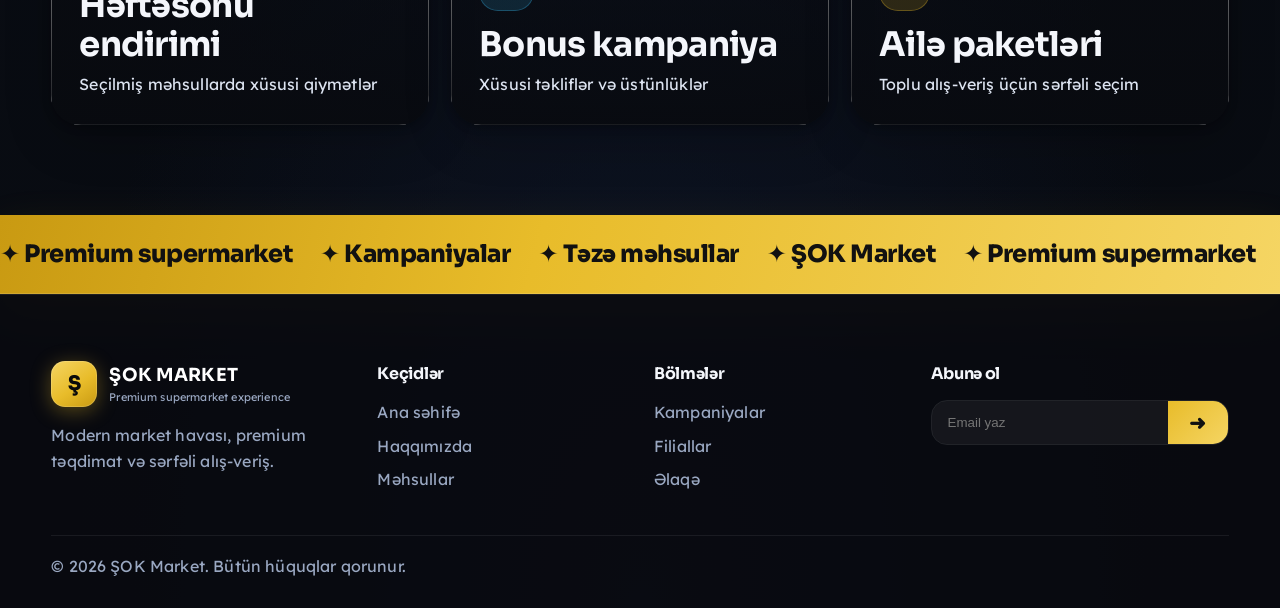
==== commit 764a3af9: "Add pages, nav/reveal JS, and shared style polish Co-authored-by: Cursor <cursoragent@cursor.com>" ====
--- a/index.html
+++ b/index.html
@@ -1,121 +1,271 @@
 <!DOCTYPE html>
 <html lang="az">
 <head>
-  <meta charset="UTF-8">
-  <meta name="viewport" content="width=device-width, initial-scale=1.0">
-  <title>ŞOK MARKET</title>
-  <link rel="stylesheet" href="style.css">
+  <meta charset="UTF-8" />
+  <meta name="viewport" content="width=device-width, initial-scale=1.0" />
+  <link rel="preconnect" href="https://fonts.googleapis.com" />
+  <link rel="preconnect" href="https://fonts.gstatic.com" crossorigin />
+  <link href="https://fonts.googleapis.com/css2?family=Lexend:wght@300;400;500;600;700&family=Sora:wght@600;700;800&display=swap" rel="stylesheet" />
+  <title>ŞOK Market</title>
+  <link rel="stylesheet" href="style.css" />
 </head>
 <body>
 
-  <div class="sidebar" id="sidebar">
-    <a href="index.html">Ana səhifə</a>
-    <a href="products.html">Məhsullar</a>
-    <a href="about.html">Haqqımızda</a>
-    <a href="stores.html">Mağazalar</a>
-  </div>
-
-  <div class="overlay" id="overlay"></div>
-
-  <header class="header">
-    <div class="menu-btn" id="menuBtn">&#9776;</div>
-    <div class="logo">ŞOK MARKET</div>
-    <nav class="desktop-nav">
-      <a href="index.html">Ana səhifə</a>
-      <a href="products.html">Məhsullar</a>
-      <a href="about.html">Haqqımızda</a>
-      <a href="stores.html">Mağazalar</a>
-    </nav>
+  <header class="site-header">
+    <div class="container nav-wrap">
+      <a href="index.html" class="brand">
+        <span class="brand-badge">Ş</span>
+        <div class="brand-text">
+          <strong>ŞOK MARKET</strong>
+          <small>Premium supermarket experience</small>
+        </div>
+      </a>
+
+      <nav class="nav" id="navMenu">
+        <a href="index.html" class="active">Ana səhifə</a>
+        <a href="about.html">Haqqımızda</a>
+        <a href="products.html">Məhsullar</a>
+        <a href="campaigns.html">Kampaniyalar</a>
+        <a href="stores.html">Filiallar</a>
+        <a href="contact.html">Əlaqə</a>
+      </nav>
+
+      <div class="nav-actions">
+        <a href="campaigns.html" class="btn btn-primary">Kampaniyalar</a>
+        <button class="menu-toggle" id="menuToggle">☰</button>
+      </div>
+    </div>
   </header>
 
-  <section class="hero">
-    <div class="hero-content">
-      <span class="hero-badge">BÖYÜK ENDİRİM</span>
-      <h1>Böyük Endirim Kampaniyası</h1>
-      <p>Ən sərfəli qiymətlər burada. Keyfiyyətli məhsullar, güclü xidmət və qəşəng dizayn bir arada.</p>
-      <div class="hero-buttons">
-        <a href="products.html" class="btn btn-yellow">Alışa Başla</a>
-        <a href="about.html" class="btn btn-dark">Ətraflı Bax</a>
+  <section class="page-hero hero-home">
+    <div class="page-hero-bg" style="background-image:url('https://images.unsplash.com/photo-1604719312566-8912e9c8a213?auto=format&fit=crop&w=1800&q=80')"></div>
+    <div class="page-hero-overlay"></div>
+
+    <div class="container hero-content">
+      <div class="hero-left reveal">
+        <span class="section-chip">• ŞOK Market-ə xoş gəlmisiniz</span>
+        <h1>Daha rahat, daha premium, daha sərfəli market təcrübəsi</h1>
+        <p>
+          Təzə məhsullar, seçilmiş kampaniyalar, müasir mağaza görünüşü və
+          ailəniz üçün gündəlik rahat alış-veriş bir arada.
+        </p>
+
+        <div class="hero-buttons">
+          <a href="products.html" class="btn btn-primary">Məhsullara bax</a>
+          <a href="contact.html" class="btn btn-secondary">Əlaqə saxla</a>
+        </div>
+
+        <div class="hero-stats">
+          <div class="glass-mini">
+            <strong>1200+</strong>
+            <span>Məhsul</span>
+          </div>
+          <div class="glass-mini">
+            <strong>15+</strong>
+            <span>Filial</span>
+          </div>
+          <div class="glass-mini">
+            <strong>24/7</strong>
+            <span>Xidmət</span>
+          </div>
+        </div>
+      </div>
+
+      <div class="reveal delay-1">
+        <div class="glass-panel">
+          <div class="glass-top">
+            <span class="glass-dot"></span>
+            <span class="glass-dot"></span>
+            <span class="glass-dot"></span>
+          </div>
+          <div class="hero-card-image">
+            <img src="https://images.unsplash.com/photo-1542838132-92c53300491e?auto=format&fit=crop&w=1200&q=80" alt="">
+          </div>
+          <div class="hero-card-content">
+            <span class="tag">Premium görünüş</span>
+            <h3>Modern supermarket havası</h3>
+            <p>Glass UI, yumşaq blur və premium kartlarla müasir market təqdimatı.</p>
+          </div>
+        </div>
+      </div>
+    </div>
+  </section>
+
+  <section class="info-strip">
+    <div class="container info-strip-grid reveal">
+      <div class="strip-card"><span>✦</span><p>Təzə məhsullar</p></div>
+      <div class="strip-card"><span>✦</span><p>Gündəlik kampaniyalar</p></div>
+      <div class="strip-card"><span>✦</span><p>Rahat alış-veriş</p></div>
+      <div class="strip-card"><span>✦</span><p>Premium görünüş</p></div>
+    </div>
+  </section>
+
+  <section class="section about-section">
+    <div class="container two-col">
+      <div class="image-stack reveal">
+        <div class="glass-image big">
+          <img src="https://images.unsplash.com/photo-1607623814075-e51df1bdc82f?auto=format&fit=crop&w=1000&q=80" alt="">
+        </div>
+        <div class="glass-image small">
+          <img src="https://images.unsplash.com/photo-1516594798947-e65505dbb29d?auto=format&fit=crop&w=900&q=80" alt="">
+        </div>
+      </div>
+
+      <div class="content-side reveal delay-1">
+        <span class="section-chip">• Haqqımızda</span>
+        <h2>ŞOK Market rahat və premium alış-veriş mədəniyyəti yaradır</h2>
+        <p>
+          Məqsədimiz gündəlik ehtiyacları sadəcə almaq yox, bunu keyfiyyətli,
+          müasir və xoş vizual təcrübəyə çevirməkdir.
+        </p>
+
+        <div class="glass-info-grid">
+          <div class="glass-info-card">
+            <div class="icon-box">✓</div>
+            <h4>Keyfiyyət</h4>
+            <p>Seçilmiş məhsullar və təzə gündəlik təminat.</p>
+          </div>
+          <div class="glass-info-card">
+            <div class="icon-box">★</div>
+            <h4>Komanda</h4>
+            <p>Gülərüz və rahat xidmət göstərən market heyəti.</p>
+          </div>
+        </div>
       </div>
     </div>
   </section>
 
   <section class="section">
-    <div class="section-top">
-      <span class="mini-title">Xidmətlərimiz</span>
-      <h2>Nələri təqdim edirik</h2>
-    </div>
-
-    <div class="cards">
-      <div class="card">
-        <div class="card-icon">🛒</div>
-        <h3>Market Məhsulları</h3>
-        <p>Gündəlik istifadə üçün sərfəli və keyfiyyətli məhsullar.</p>
-      </div>
-
-      <div class="card">
-        <div class="card-icon">🎁</div>
-        <h3>Kampaniyalar</h3>
-        <p>Xüsusi günlər və həftəlik endirim kampaniyaları.</p>
-      </div>
-
-      <div class="card">
-        <div class="card-icon">📍</div>
-        <h3>Mağazalar</h3>
-        <p>Filiallarımız və ünvanlarımızı rahat tapın.</p>
-      </div>
-    </div>
-  </section>
-
-  <section class="section dark-section">
-    <div class="section-top center">
-      <span class="mini-title">Seçilmiş Bölmələr</span>
-      <h2>Ən çox baxılan hissələr</h2>
-    </div>
-
-    <div class="project-grid">
-      <div class="project-card">
-        <img src="https://images.unsplash.com/photo-1542838132-92c53300491e?q=80&w=1200&auto=format&fit=crop" alt="Məhsullar">
-        <div class="project-overlay">
-          <h3>Məhsullar</h3>
-          <a href="products.html">Bax</a>
-        </div>
-      </div>
-
-      <div class="project-card">
-        <img src="https://images.unsplash.com/photo-1520607162513-77705c0f0d4a?q=80&w=1200&auto=format&fit=crop" alt="Kampaniya">
-        <div class="project-overlay">
-          <h3>Kampaniyalar</h3>
-          <a href="products.html">Bax</a>
-        </div>
-      </div>
-
-      <div class="project-card">
-        <img src="https://images.unsplash.com/photo-1481437156560-3205f6a55735?q=80&w=1200&auto=format&fit=crop" alt="Filiallar">
-        <div class="project-overlay">
-          <h3>Filiallar</h3>
-          <a href="stores.html">Bax</a>
-        </div>
-      </div>
-    </div>
-  </section>
-
-  <footer class="footer">
-    <div>
-      <h3>ŞOK MARKET</h3>
-      <p>Keyfiyyətli məhsullar və sərfəli qiymətlər.</p>
-    </div>
-    <div>
-      <h4>Səhifələr</h4>
-      <a href="index.html">Ana səhifə</a>
-      <a href="about.html">Haqqımızda</a>
-      <a href="products.html">Məhsullar</a>
-      <a href="stores.html">Mağazalar</a>
-    </div>
-    <div>
-      <h4>Əlaqə</h4>
-      <p>+994 50 000 00 00</p>
-      <p>info@sokmarket.az</p>
+    <div class="container">
+      <div class="section-head reveal">
+        <span class="section-chip">• Seçilmiş bölmələr</span>
+        <h2>ŞOK Market-də gündəlik ehtiyaclar üçün hər şey bir yerdə</h2>
+        <p>Ərzaq, təmizlik, içkilər və sərfəli kampaniyalar.</p>
+      </div>
+
+      <div class="service-grid">
+        <div class="service-card reveal">
+          <img src="https://images.unsplash.com/photo-1542838132-92c53300491e?auto=format&fit=crop&w=1000&q=80" alt="">
+          <div class="service-top">
+            <h3>Ərzaq</h3>
+            <span>01</span>
+          </div>
+          <p>Gündəlik ehtiyaclar üçün zəngin məhsul seçimi.</p>
+        </div>
+
+        <div class="service-card reveal delay-1">
+          <img src="https://images.unsplash.com/photo-1610348725531-843dff563e2c?auto=format&fit=crop&w=1000&q=80" alt="">
+          <div class="service-top">
+            <h3>Meyvə və tərəvəz</h3>
+            <span>02</span>
+          </div>
+          <p>Təzə və keyfiyyətli gündəlik məhsullar.</p>
+        </div>
+
+        <div class="service-card reveal delay-2">
+          <img src="https://images.unsplash.com/photo-1579113800032-c38bd7635818?auto=format&fit=crop&w=1000&q=80" alt="">
+          <div class="service-top">
+            <h3>Kampaniyalar</h3>
+            <span>03</span>
+          </div>
+          <p>Həftəlik və aylıq xüsusi endirimlər.</p>
+        </div>
+      </div>
+    </div>
+  </section>
+
+  <section class="section">
+    <div class="container">
+      <div class="section-head reveal">
+        <span class="section-chip">• Kampaniyalar</span>
+        <h2>Diqqət çəkən premium kampaniya blokları</h2>
+      </div>
+
+      <div class="campaign-grid">
+        <div class="campaign-card reveal">
+          <img src="https://images.unsplash.com/photo-1607082348824-0a96f2a4b9da?auto=format&fit=crop&w=1200&q=80" alt="">
+          <div class="campaign-overlay"></div>
+          <div class="campaign-content">
+            <span class="campaign-badge">-30%</span>
+            <h3>Həftəsonu endirimi</h3>
+            <p>Seçilmiş məhsullarda xüsusi qiymətlər</p>
+          </div>
+        </div>
+
+        <div class="campaign-card reveal delay-1">
+          <img src="https://images.unsplash.com/photo-1556740749-887f6717d7e4?auto=format&fit=crop&w=1200&q=80" alt="">
+          <div class="campaign-overlay"></div>
+          <div class="campaign-content">
+            <span class="campaign-badge alt">Yeni</span>
+            <h3>Bonus kampaniya</h3>
+            <p>Xüsusi təkliflər və üstünlüklər</p>
+          </div>
+        </div>
+
+        <div class="campaign-card reveal delay-2">
+          <img src="https://images.unsplash.com/photo-1547592180-85f173990554?auto=format&fit=crop&w=1200&q=80" alt="">
+          <div class="campaign-overlay"></div>
+          <div class="campaign-content">
+            <span class="campaign-badge">Top</span>
+            <h3>Ailə paketləri</h3>
+            <p>Toplu alış-veriş üçün sərfəli seçim</p>
+          </div>
+        </div>
+      </div>
+    </div>
+  </section>
+
+  <section class="marquee-section">
+    <div class="marquee-track">
+      <span>✦ Premium supermarket</span>
+      <span>✦ Kampaniyalar</span>
+      <span>✦ Təzə məhsullar</span>
+      <span>✦ ŞOK Market</span>
+      <span>✦ Premium supermarket</span>
+      <span>✦ Kampaniyalar</span>
+      <span>✦ Təzə məhsullar</span>
+      <span>✦ ŞOK Market</span>
+    </div>
+  </section>
+
+  <footer class="site-footer">
+    <div class="container footer-grid">
+      <div>
+        <div class="brand footer-brand">
+          <span class="brand-badge">Ş</span>
+          <div class="brand-text">
+            <strong>ŞOK MARKET</strong>
+            <small>Premium supermarket experience</small>
+          </div>
+        </div>
+        <p class="footer-text">Modern market havası, premium təqdimat və sərfəli alış-veriş.</p>
+      </div>
+
+      <div>
+        <h4>Keçidlər</h4>
+        <a href="index.html">Ana səhifə</a>
+        <a href="about.html">Haqqımızda</a>
+        <a href="products.html">Məhsullar</a>
+      </div>
+
+      <div>
+        <h4>Bölmələr</h4>
+        <a href="campaigns.html">Kampaniyalar</a>
+        <a href="stores.html">Filiallar</a>
+        <a href="contact.html">Əlaqə</a>
+      </div>
+
+      <div>
+        <h4>Abunə ol</h4>
+        <div class="subscribe-box">
+          <input type="email" placeholder="Email yaz" />
+          <button>➜</button>
+        </div>
+      </div>
+    </div>
+
+    <div class="container footer-bottom">
+      <p>© 2026 ŞOK Market. Bütün hüquqlar qorunur.</p>
     </div>
   </footer>
 
--- a/style.css
+++ b/style.css
@@ -1,323 +1,1342 @@
-* {
-  margin: 0;
-  padding: 0;
-  box-sizing: border-box;
-}
-
-body {
-  font-family: Arial, sans-serif;
-  background: #f7f7f7;
-  color: #111;
-}
-
-a {
-  text-decoration: none;
-}
-
-.header {
-  position: fixed;
-  top: 0;
-  left: 0;
-  width: 100%;
-  height: 74px;
-  background: rgba(20, 20, 20, 0.88);
-  backdrop-filter: blur(8px);
-  display: flex;
-  align-items: center;
-  justify-content: space-between;
-  padding: 0 24px;
-  z-index: 1000;
-}
-
-.logo {
-  color: #fff;
-  font-size: 24px;
-  font-weight: 800;
-}
-
-.desktop-nav {
-  display: flex;
-  gap: 26px;
-}
-
-.desktop-nav a {
-  color: #fff;
-  font-size: 15px;
-  font-weight: 600;
-}
-
-.desktop-nav a:hover {
-  color: #f2c300;
-}
-
-.menu-btn {
-  color: white;
-  font-size: 28px;
-  cursor: pointer;
-  display: none;
-}
-
-.hero {
-  min-height: 100vh;
+*{
+  margin:0;
+  padding:0;
+  box-sizing:border-box;
+}
+
+:root{
+  --bg:#070a10;
+  --bg-soft:#0c1018;
+  --bg-elevated:rgba(255,255,255,0.055);
+  --card:rgba(255,255,255,0.07);
+  --card-border:rgba(255,255,255,0.11);
+  --text:#f4f6fb;
+  --muted:#9aa8c2;
+  --yellow:#e8bc2a;
+  --yellow-soft:#f5d563;
+  --cyan:#38bdf8;
+  --dark:#111827;
+  --shadow:0 2px 8px rgba(0,0,0,0.28), 0 16px 48px rgba(0,0,0,0.2);
+  --shadow-hover:0 6px 20px rgba(0,0,0,0.32), 0 22px 56px rgba(232,188,42,0.07);
+  --ease:cubic-bezier(0.25,0.1,0.25,1);
+  --radius-sm:16px;
+  --radius-md:22px;
+  --radius-lg:28px;
+  --font-sans:"Lexend",system-ui,sans-serif;
+  --font-display:"Sora",var(--font-sans);
+}
+
+html{
+  scroll-behavior:smooth;
+}
+
+::selection{
+  background:rgba(232,188,42,0.28);
+  color:var(--text);
+}
+
+body{
+  font-family:var(--font-sans);
+  font-weight:400;
+  font-size:16px;
+  line-height:1.6;
+  letter-spacing:0.01em;
+  -webkit-font-smoothing:antialiased;
+  text-rendering:optimizeLegibility;
   background:
-    linear-gradient(rgba(0,0,0,0.55), rgba(0,0,0,0.55)),
-    url("https://images.unsplash.com/photo-1486406146926-c627a92ad1ab?q=80&w=1400&auto=format&fit=crop") center/cover no-repeat;
-  display: flex;
-  align-items: center;
-  padding: 120px 60px 60px;
-}
-
-.hero-content {
-  max-width: 700px;
-  color: #fff;
-}
-
-.hero-badge {
-  display: inline-block;
-  background: #f2c300;
-  color: #111;
-  padding: 8px 14px;
-  border-radius: 999px;
-  font-size: 13px;
-  font-weight: 700;
-  margin-bottom: 20px;
-}
-
-.hero h1 {
-  font-size: 58px;
-  line-height: 1.05;
-  margin-bottom: 18px;
-}
-
-.hero p {
-  font-size: 18px;
-  line-height: 1.7;
-  margin-bottom: 28px;
-  color: rgba(255,255,255,0.9);
-}
-
-.hero-buttons {
-  display: flex;
-  gap: 14px;
-  flex-wrap: wrap;
-}
-
-.btn {
-  display: inline-block;
-  padding: 14px 24px;
-  border-radius: 12px;
-  font-weight: 700;
-  transition: 0.3s ease;
-}
-
-.btn-yellow {
-  background: #f2c300;
-  color: #111;
-}
-
-.btn-yellow:hover {
-  transform: translateY(-3px);
-}
-
-.btn-dark {
-  background: rgba(255,255,255,0.14);
-  color: #fff;
-  border: 1px solid rgba(255,255,255,0.25);
-}
-
-.section {
-  padding: 90px 60px;
-}
-
-.section-top {
-  margin-bottom: 30px;
-}
-
-.section-top.center {
-  text-align: center;
-}
-
-.mini-title {
-  display: inline-block;
-  color: #d1a800;
-  font-size: 13px;
-  font-weight: 700;
-  margin-bottom: 8px;
-  text-transform: uppercase;
-  letter-spacing: 1px;
-}
-
-.section h2 {
-  font-size: 40px;
-  margin-bottom: 10px;
-}
-
-.cards {
-  display: grid;
-  grid-template-columns: repeat(3, 1fr);
-  gap: 24px;
-}
-
-.card {
-  background: #fff;
-  border-radius: 22px;
-  padding: 28px;
-  box-shadow: 0 10px 30px rgba(0,0,0,0.07);
-  transition: 0.35s ease;
-}
-
-.card:hover {
-  transform: translateY(-8px);
-}
-
-.card-icon {
-  font-size: 34px;
-  margin-bottom: 14px;
-}
-
-.card h3 {
-  font-size: 22px;
-  margin-bottom: 12px;
-}
-
-.card p {
-  color: #666;
-  line-height: 1.7;
-}
-
-.dark-section {
-  background: #121212;
-  color: white;
-}
-
-.project-grid {
-  display: grid;
-  grid-template-columns: repeat(3, 1fr);
-  gap: 24px;
-}
-
-.project-card {
+    radial-gradient(ellipse 120% 80% at 0% -10%, rgba(232,188,42,0.09), transparent 52%),
+    radial-gradient(ellipse 90% 60% at 100% 0%, rgba(56,189,248,0.06), transparent 48%),
+    radial-gradient(ellipse 80% 50% at 50% 100%, rgba(15,23,42,0.85), transparent 55%),
+    linear-gradient(180deg,var(--bg) 0%,#0a0e16 38%,#080b11 100%);
+  color:var(--text);
+  overflow-x:hidden;
+}
+
+h1,h2,h3,h4,h5,h6,
+.brand-text strong,
+.section-head h2,
+.btn,
+.section-chip,
+.marquee-track,
+.tag,
+.campaign-badge{
+  font-family:var(--font-display);
+  letter-spacing:-0.02em;
+}
+
+img{
+  width:100%;
+  display:block;
+}
+
+a{
+  color:inherit;
+  text-decoration:none;
+}
+
+.container{
+  width:min(1200px,92%);
+  margin:0 auto;
+}
+
+.section{
+  padding:90px 0;
+}
+
+.section + .section{
+  border-top:1px solid rgba(255,255,255,0.038);
+}
+
+.about-section{
+  background:linear-gradient(180deg, transparent, rgba(56,189,248,0.03) 50%, transparent);
+}
+
+.section-chip{
+  display:inline-flex;
+  align-items:center;
+  gap:8px;
+  padding:8px 14px;
+  border-radius:999px;
+  background:rgba(232,188,42,0.1);
+  border:1px solid rgba(232,188,42,0.22);
+  backdrop-filter:blur(12px);
+  color:var(--yellow-soft);
+  font-size:12px;
+  font-weight:700;
+  letter-spacing:0.06em;
+  text-transform:uppercase;
+  margin-bottom:20px;
+}
+
+.site-header{
+  position:sticky;
+  top:0;
+  z-index:999;
+  background:rgba(6,8,12,0.78);
+  backdrop-filter:saturate(140%) blur(16px);
+  border-bottom:1px solid rgba(255,255,255,0.06);
+  box-shadow:0 1px 0 rgba(255,255,255,0.04) inset;
+}
+
+.nav-wrap{
+  min-height:86px;
+  display:flex;
+  align-items:center;
+  justify-content:space-between;
+  gap:20px;
+}
+
+.brand{
+  display:flex;
+  align-items:center;
+  gap:12px;
+}
+
+.brand-badge{
+  width:46px;
+  height:46px;
+  border-radius:14px;
+  display:flex;
+  align-items:center;
+  justify-content:center;
+  background:linear-gradient(145deg,var(--yellow-soft),var(--yellow) 55%,#c99a12);
+  color:#0a0a0a;
+  font-size:20px;
+  font-weight:800;
+  font-family:var(--font-display);
+  box-shadow:0 4px 20px rgba(232,188,42,0.35), 0 0 0 1px rgba(255,255,255,0.15) inset;
+}
+
+.brand-text{
+  display:flex;
+  flex-direction:column;
+}
+
+.brand-text strong{
+  font-size:18px;
+  color:#fff;
+  letter-spacing:0.3px;
+}
+
+.brand-text small{
+  color:var(--muted);
+  font-size:11px;
+}
+
+.nav{
+  display:flex;
+  align-items:center;
+  gap:28px;
+}
+
+.nav a{
+  font-size:14px;
+  font-weight:600;
+  color:#c8d2e6;
+  transition:color .2s var(--ease), opacity .2s var(--ease);
+  position:relative;
+}
+
+.nav a::after{
+  content:"";
+  position:absolute;
+  left:0;
+  bottom:-6px;
+  width:0;
+  height:2px;
+  border-radius:2px;
+  background:linear-gradient(90deg,var(--yellow),var(--yellow-soft));
+  transition:width .25s ease;
+}
+
+.nav a:hover,
+.nav a.active{
+  color:var(--text);
+}
+
+.nav a:hover::after,
+.nav a.active::after{
+  width:100%;
+}
+
+.nav-actions{
+  display:flex;
+  align-items:center;
+  gap:12px;
+}
+
+.btn{
+  min-height:48px;
+  padding:0 24px;
+  border:none;
+  border-radius:var(--radius-sm);
+  display:inline-flex;
+  align-items:center;
+  justify-content:center;
+  cursor:pointer;
+  font-size:14px;
+  font-weight:700;
+  letter-spacing:0.02em;
+  transition:transform .22s var(--ease), box-shadow .22s var(--ease), background .22s var(--ease), border-color .22s var(--ease);
+}
+
+.btn:focus-visible{
+  outline:2px solid var(--yellow-soft);
+  outline-offset:3px;
+}
+
+.btn-primary{
+  background:linear-gradient(145deg,var(--yellow-soft),var(--yellow) 50%,#c99a12);
+  color:#0c0c0c;
+  box-shadow:0 4px 16px rgba(232,188,42,0.35), 0 0 0 1px rgba(255,255,255,0.12) inset;
+}
+
+.btn-primary:hover{
+  transform:translateY(-2px);
+  box-shadow:var(--shadow-hover);
+}
+
+.btn-secondary{
+  background:rgba(255,255,255,0.04);
+  color:var(--text);
+  border:1px solid rgba(255,255,255,0.14);
+  backdrop-filter:blur(12px);
+}
+
+.btn-secondary:hover{
+  background:rgba(255,255,255,0.09);
+  border-color:rgba(255,255,255,0.22);
+}
+
+.menu-toggle{
+  display:none;
+  width:50px;
+  height:50px;
+  border:none;
+  border-radius:var(--radius-sm);
+  background:linear-gradient(145deg,var(--yellow-soft),var(--yellow));
+  color:#0c0c0c;
+  font-size:22px;
+  font-weight:800;
+  cursor:pointer;
+  box-shadow:0 4px 14px rgba(232,188,42,0.35);
+}
+
+.page-hero{
+  position:relative;
+  min-height:72vh;
+  display:flex;
+  align-items:center;
+  overflow:hidden;
+}
+
+.page-hero-bg{
+  position:absolute;
+  inset:0;
+  background-size:cover;
+  background-position:center;
+}
+
+.page-hero-overlay{
+  position:absolute;
+  inset:0;
+  background:linear-gradient(115deg, rgba(5,7,11,0.92) 0%, rgba(5,7,11,0.72) 38%, rgba(5,7,11,0.35) 62%, rgba(5,7,11,0.2) 100%);
+}
+
+.page-hero .hero-content{
+  position:relative;
+  z-index:2;
+  max-width:760px;
+  padding:120px 0 60px;
+}
+
+.page-hero h1{
+  font-size:clamp(2.25rem,5vw,4rem);
+  line-height:1.05;
+  margin-bottom:20px;
+  font-weight:800;
+  text-wrap:balance;
+}
+
+.page-hero p{
+  color:var(--muted);
+  font-size:17px;
+  line-height:1.75;
+  max-width:700px;
+}
+
+.hero-home{
+  min-height:100vh;
+}
+
+.hero-home .hero-content{
+  display:grid;
+  grid-template-columns:1.05fr 0.95fr;
+  gap:40px;
+  align-items:center;
+  max-width:none;
+}
+
+.hero-left h1{
+  font-size:clamp(2.5rem,5.5vw,4.25rem);
+  line-height:1.05;
+  margin-bottom:20px;
+  font-weight:800;
+  text-wrap:balance;
+}
+
+.hero-left p{
+  color:var(--muted);
+  font-size:17px;
+  line-height:1.75;
+  max-width:720px;
+}
+
+.hero-buttons{
+  display:flex;
+  flex-wrap:wrap;
+  gap:14px;
+  margin-top:28px;
+}
+
+.hero-stats{
+  display:flex;
+  flex-wrap:wrap;
+  gap:16px;
+  margin-top:30px;
+}
+
+.glass-mini{
+  min-width:130px;
+  padding:16px 18px;
+  border-radius:var(--radius-md);
+  background:var(--bg-elevated);
+  border:1px solid var(--card-border);
+  backdrop-filter:saturate(130%) blur(20px);
+  box-shadow:var(--shadow);
+}
+
+.glass-mini strong{
+  display:block;
+  font-size:24px;
+}
+
+.glass-mini span{
+  color:var(--muted);
+  font-size:14px;
+}
+
+.glass-panel{
+  border-radius:var(--radius-lg);
+  overflow:hidden;
+  background:linear-gradient(165deg, rgba(255,255,255,0.09) 0%, rgba(255,255,255,0.04) 100%);
+  border:1px solid var(--card-border);
+  backdrop-filter:saturate(140%) blur(20px);
+  box-shadow:var(--shadow);
+}
+
+.glass-top{
+  display:flex;
+  gap:8px;
+  padding:18px 18px 8px;
+}
+
+.glass-dot{
+  width:10px;
+  height:10px;
+  border-radius:50%;
+  background:rgba(255,255,255,0.35);
+}
+
+.hero-card-image{
+  padding:0 14px;
+}
+
+.hero-card-image img{
+  height:320px;
+  object-fit:cover;
+  border-radius:var(--radius-md);
+  box-shadow:0 12px 40px rgba(0,0,0,0.35);
+}
+
+.hero-card-content{
+  padding:22px;
+}
+
+.tag{
+  display:inline-block;
+  padding:8px 14px;
+  border-radius:999px;
+  background:rgba(232,188,42,0.16);
+  color:var(--yellow);
+  font-size:12px;
+  font-weight:700;
+  margin-bottom:12px;
+}
+
+.hero-card-content h3{
+  font-size:28px;
+  margin-bottom:10px;
+}
+
+.hero-card-content p{
+  color:var(--muted);
+  line-height:1.7;
+}
+
+.section-head{
+  text-align:center;
+  margin-bottom:48px;
+}
+
+.section-head h2{
+  font-size:clamp(1.75rem,4vw,2.75rem);
+  line-height:1.12;
+  margin-bottom:16px;
+  font-weight:800;
+  text-wrap:balance;
+}
+
+.section-head p{
+  color:var(--muted);
+  max-width:780px;
+  margin:0 auto;
+  line-height:1.8;
+}
+
+.info-strip{
+  margin-top:-34px;
+  position:relative;
+  z-index:5;
+}
+
+.info-strip-grid{
+  display:grid;
+  grid-template-columns:repeat(4,1fr);
+  gap:18px;
+}
+
+.strip-card{
+  padding:22px;
+  border-radius:var(--radius-md);
+  background:var(--bg-elevated);
+  border:1px solid var(--card-border);
+  backdrop-filter:saturate(130%) blur(18px);
+  text-align:center;
+  box-shadow:var(--shadow);
+  transition:transform .28s var(--ease), border-color .28s var(--ease);
+}
+
+.strip-card:hover{
+  transform:translateY(-2px);
+  border-color:rgba(232,188,42,0.22);
+}
+
+.strip-card span{
+  color:var(--yellow);
+  font-size:20px;
+  display:block;
+  margin-bottom:8px;
+}
+
+.strip-card p{
+  font-weight:600;
+}
+
+.two-col{
+  display:grid;
+  grid-template-columns:0.95fr 1.05fr;
+  gap:42px;
+  align-items:center;
+}
+
+.image-stack{
+  display:grid;
+  grid-template-columns:1fr 0.72fr;
+  gap:18px;
+  align-items:end;
+}
+
+.glass-image{
+  border-radius:28px;
+  overflow:hidden;
+  background:rgba(255,255,255,0.06);
+  border:1px solid rgba(255,255,255,0.12);
+  box-shadow:var(--shadow);
+}
+
+.glass-image.big img{
+  height:520px;
+  object-fit:cover;
+}
+
+.glass-image.small img{
+  height:250px;
+  object-fit:cover;
+}
+
+.content-side h2{
+  font-size:50px;
+  line-height:1.14;
+  margin-bottom:16px;
+}
+
+.content-side p{
+  color:var(--muted);
+  line-height:1.8;
+  font-size:17px;
+}
+
+.glass-info-grid{
+  display:grid;
+  grid-template-columns:1fr 1fr;
+  gap:18px;
+  margin-top:28px;
+}
+
+.glass-info-card{
+  padding:24px;
+  border-radius:24px;
+  background:rgba(255,255,255,0.06);
+  border:1px solid rgba(255,255,255,0.12);
+  backdrop-filter:blur(14px);
+  box-shadow:var(--shadow);
+}
+
+.icon-box{
+  width:56px;
+  height:56px;
+  border-radius:16px;
+  background:linear-gradient(135deg,var(--yellow),var(--yellow-soft));
+  color:#111;
+  display:flex;
+  align-items:center;
+  justify-content:center;
+  font-size:22px;
+  font-weight:800;
+  box-shadow:0 8px 24px rgba(232,188,42,0.18);
+}
+
+.glass-info-card h4{
+  margin:16px 0 8px;
+  font-size:24px;
+}
+
+.glass-info-card p{
+  font-size:15px;
+  color:var(--muted);
+}
+
+.service-grid,
+.product-grid,
+.store-grid{
+  display:grid;
+  grid-template-columns:repeat(3,1fr);
+  gap:22px;
+}
+
+.service-card,
+.product-card,
+.store-card{
+  padding:22px;
+  border-radius:var(--radius-lg);
+  background:linear-gradient(180deg, rgba(255,255,255,0.07) 0%, rgba(255,255,255,0.035) 100%);
+  border:1px solid var(--card-border);
+  backdrop-filter:saturate(130%) blur(16px);
+  box-shadow:var(--shadow);
+  transition:transform .3s var(--ease), border-color .3s var(--ease), box-shadow .3s var(--ease);
+}
+
+.service-card:hover,
+.product-card:hover,
+.store-card:hover{
+  transform:translateY(-5px);
+  border-color:rgba(255,255,255,0.16);
+  box-shadow:var(--shadow-hover);
+}
+
+.service-card img,
+.product-card img{
+  height:220px;
+  object-fit:cover;
+  border-radius:18px;
+  margin-bottom:18px;
+  box-shadow:0 8px 28px rgba(0,0,0,0.28);
+}
+
+.service-top,
+.product-top{
+  display:flex;
+  justify-content:space-between;
+  align-items:center;
+  gap:14px;
+  margin-bottom:10px;
+}
+
+.service-top h3,
+.product-top h3{
+  font-size:26px;
+}
+
+.service-top span,
+.product-top span{
+  color:var(--yellow);
+  font-weight:800;
+  font-size:16px;
+}
+
+.service-card p,
+.product-card p,
+.store-card p{
+  color:var(--muted);
+  line-height:1.7;
+}
+
+.product-price{
+  display:inline-block;
+  margin-top:14px;
+  padding:10px 14px;
+  border-radius:14px;
+  background:rgba(232,188,42,0.16);
+  color:var(--yellow);
+  font-weight:700;
+}
+
+.campaign-grid{
+  display:grid;
+  grid-template-columns:repeat(3,1fr);
+  gap:22px;
+}
+
+.campaign-card{
+  position:relative;
+  min-height:460px;
+  border-radius:30px;
+  overflow:hidden;
+  box-shadow:var(--shadow);
+}
+
+.campaign-card img{
+  width:100%;
+  height:100%;
+  object-fit:cover;
+}
+
+.campaign-overlay{
+  position:absolute;
+  inset:0;
+  background:linear-gradient(to top, rgba(8,10,15,0.9) 0%, rgba(8,10,15,0.22) 52%, rgba(8,10,15,0.08) 100%);
+}
+
+.campaign-content{
+  position:absolute;
+  left:0;
+  right:0;
+  bottom:0;
+  padding:28px;
+}
+
+.campaign-badge{
+  display:inline-block;
+  margin-bottom:14px;
+  padding:8px 14px;
+  border-radius:999px;
+  background:rgba(232,188,42,0.16);
+  border:1px solid rgba(232,188,42,0.30);
+  color:var(--yellow);
+  font-size:12px;
+  font-weight:700;
+}
+
+.campaign-badge.alt{
+  background:rgba(56,189,248,0.14);
+  border-color:rgba(56,189,248,0.28);
+  color:#7dd3fc;
+}
+
+.campaign-content h3{
+  font-size:34px;
+  line-height:1.15;
+  margin-bottom:8px;
+}
+
+.campaign-content p{
+  color:#dde4f1;
+}
+
+.marquee-section{
+  overflow:hidden;
+  padding:20px 0;
+  background:linear-gradient(105deg,#c99a12 0%,var(--yellow) 42%,var(--yellow-soft) 100%);
+  box-shadow:0 -1px 0 rgba(255,255,255,0.12) inset, 0 20px 48px rgba(232,188,42,0.15);
+}
+
+.marquee-track{
+  display:flex;
+  gap:28px;
+  width:max-content;
+  white-space:nowrap;
+  color:#111;
+  font-size:24px;
+  font-weight:800;
+  animation:marquee 18s linear infinite;
+}
+
+.contact-grid{
+  display:grid;
+  grid-template-columns:0.95fr 1.05fr;
+  gap:40px;
+  align-items:start;
+}
+
+.contact-left h2{
+  font-size:48px;
+  line-height:1.14;
+  margin-bottom:16px;
+}
+
+.contact-left p{
+  color:var(--muted);
+  line-height:1.8;
+}
+
+.contact-info-list{
+  display:grid;
+  gap:18px;
+  margin-top:28px;
+}
+
+.contact-info-item{
+  display:flex;
+  gap:16px;
+  align-items:center;
+  padding:18px;
+  border-radius:20px;
+  background:rgba(255,255,255,0.05);
+  border:1px solid rgba(255,255,255,0.12);
+}
+
+.contact-info-item strong{
+  display:block;
+  margin-bottom:4px;
+}
+
+.contact-info-item p{
+  margin:0;
+  color:var(--muted);
+}
+
+.glass-form{
+  padding:30px;
+  border-radius:28px;
+  background:rgba(255,255,255,0.06);
+  border:1px solid rgba(255,255,255,0.12);
+  backdrop-filter:blur(18px);
+  box-shadow:var(--shadow);
+}
+
+.glass-form h3{
+  font-size:38px;
+  margin-bottom:22px;
+}
+
+.form-row{
+  display:grid;
+  grid-template-columns:1fr 1fr;
+  gap:16px;
+  margin-bottom:16px;
+}
+
+.glass-form input,
+.glass-form textarea{
+  width:100%;
+  border:1px solid rgba(255,255,255,0.12);
+  background:rgba(255,255,255,0.06);
+  color:#fff;
+  border-radius:18px;
+  padding:16px 18px;
+  outline:none;
+  transition:border-color .2s var(--ease), box-shadow .2s var(--ease);
+}
+
+.glass-form input::placeholder,
+.glass-form textarea::placeholder{
+  color:#b7c1d6;
+}
+
+.glass-form textarea{
+  min-height:160px;
+  resize:vertical;
+  margin-bottom:16px;
+}
+
+.glass-form input:focus,
+.glass-form textarea:focus{
+  border-color:rgba(232,188,42,0.4);
+  box-shadow:0 0 0 3px rgba(232,188,42,0.12);
+}
+
+.full-width{
+  width:100%;
+}
+
+.site-footer{
+  padding-top:32px;
+  background:rgba(8,10,15,0.88);
+  border-top:1px solid rgba(255,255,255,0.08);
+}
+
+.footer-grid{
+  display:grid;
+  grid-template-columns:1.2fr 1fr 1fr 1.2fr;
+  gap:28px;
+  padding:34px 0;
+}
+
+.footer-brand{
+  margin-bottom:16px;
+}
+
+.footer-grid h4{
+  margin-bottom:14px;
+  font-family:var(--font-display);
+  font-weight:700;
+  letter-spacing:-0.02em;
+}
+
+.footer-grid a{
+  display:block;
+  margin-bottom:8px;
+  color:var(--muted);
+  transition:color .2s var(--ease);
+}
+
+.footer-grid a:hover{
+  color:var(--yellow-soft);
+}
+
+.footer-text{
+  color:var(--muted);
+}
+
+.subscribe-box{
+  display:flex;
+  border-radius:16px;
+  overflow:hidden;
+  border:1px solid rgba(255,255,255,0.1);
+}
+
+.subscribe-box input{
+  flex:1;
+  padding:14px 16px;
+  border:none;
+  background:rgba(255,255,255,0.05);
+  color:#fff;
+  outline:none;
+}
+
+.subscribe-box button{
+  width:60px;
+  border:none;
+  background:linear-gradient(135deg,var(--yellow),var(--yellow-soft));
+  color:#111;
+  font-size:20px;
+  font-weight:800;
+  cursor:pointer;
+}
+
+.footer-bottom{
+  padding:18px 0 28px;
+  border-top:1px solid rgba(255,255,255,0.07);
+}
+
+.footer-bottom p{
+  color:var(--muted);
+}
+
+.reveal{
+  opacity:0;
+  transform:translateY(22px);
+  transition:opacity .75s var(--ease), transform .75s var(--ease);
+}
+
+.reveal.active{
+  opacity:1;
+  transform:translateY(0);
+}
+
+.delay-1{transition-delay:.15s;}
+.delay-2{transition-delay:.3s;}
+
+@keyframes marquee{
+  from{transform:translateX(0);}
+  to{transform:translateX(-50%);}
+}
+
+@media (max-width:1100px){
+  .hero-home .hero-content,
+  .two-col,
+  .contact-grid,
+  .footer-grid{
+    grid-template-columns:1fr;
+  }
+
+  .service-grid,
+  .product-grid,
+  .store-grid,
+  .campaign-grid,
+  .info-strip-grid{
+    grid-template-columns:repeat(2,1fr);
+  }
+
+  .hero-left h1,
+  .page-hero h1,
+  .section-head h2,
+  .content-side h2,
+  .contact-left h2{
+    font-size:44px;
+  }
+}
+
+@media (max-width:780px){
+  .nav a::after{
+    display:none;
+  }
+
+  .nav a.active{
+    color:var(--yellow-soft);
+  }
+
+  .nav{
+    position:fixed;
+    top:86px;
+    right:-100%;
+    width:260px;
+    height:calc(100vh - 86px);
+    background:rgba(12,15,22,0.96);
+    backdrop-filter:blur(16px);
+    flex-direction:column;
+    align-items:flex-start;
+    padding:24px;
+    transition:.35s;
+  }
+
+  .nav.active{
+    right:0;
+  }
+
+  .menu-toggle{
+    display:inline-flex;
+    align-items:center;
+    justify-content:center;
+  }
+
+  .nav-actions .btn-primary{
+    display:none;
+  }
+
+  .hero-home .hero-content,
+  .service-grid,
+  .product-grid,
+  .store-grid,
+  .campaign-grid,
+  .info-strip-grid,
+  .glass-info-grid,
+  .form-row,
+  .image-stack{
+    grid-template-columns:1fr;
+  }
+
+  .hero-left h1,
+  .page-hero h1,
+  .section-head h2,
+  .content-side h2,
+  .contact-left h2,
+  .glass-form h3{
+    font-size:32px;
+  }
+
+  .hero-stats{
+    flex-direction:column;
+  }
+
+  .glass-image.big img,
+  .glass-image.small img{
+    height:auto;
+  }
+
+  .campaign-card{
+    min-height:360px;
+  }
+
+  .campaign-content h3{
+    font-size:28px;
+  }
+}
+.admin-hero{
+  min-height: 62vh;
+}
+
+.admin-dashboard{
+  margin-top: -30px;
   position: relative;
-  overflow: hidden;
-  border-radius: 24px;
-  min-height: 380px;
-}
-
-.project-card img {
-  width: 100%;
-  height: 100%;
-  object-fit: cover;
-  display: block;
-  transition: 0.5s ease;
-}
-
-.project-card:hover img {
-  transform: scale(1.08);
-}
-
-.project-overlay {
-  position: absolute;
-  inset: 0;
-  background: linear-gradient(to top, rgba(0,0,0,0.75), rgba(0,0,0,0.2));
-  display: flex;
-  flex-direction: column;
-  justify-content: flex-end;
-  padding: 24px;
-}
-
-.project-overlay h3 {
-  font-size: 26px;
-  margin-bottom: 10px;
-}
-
-.project-overlay a {
-  color: #f2c300;
-  font-weight: 700;
-}
-
-.footer {
-  background: #0f0f0f;
-  color: white;
-  display: grid;
-  grid-template-columns: 2fr 1fr 1fr;
-  gap: 30px;
-  padding: 50px 60px;
-}
-
-.footer h3,
-.footer h4 {
-  margin-bottom: 14px;
-}
-
-.footer p,
-.footer a {
-  color: rgba(255,255,255,0.78);
-  display: block;
-  margin-bottom: 10px;
-}
-
-.sidebar {
-  position: fixed;
-  top: 0;
-  left: -280px;
-  width: 280px;
-  height: 100%;
-  background: #111;
-  z-index: 1200;
-  padding: 90px 24px 24px;
-  transition: 0.35s ease;
-}
-
-.sidebar a {
-  display: block;
-  color: #fff;
-  padding: 14px 0;
-  border-bottom: 1px solid rgba(255,255,255,0.08);
-}
-
-.sidebar.active {
-  left: 0;
-}
-
-.overlay {
-  position: fixed;
-  inset: 0;
-  background: rgba(0,0,0,0.45);
-  opacity: 0;
-  visibility: hidden;
-  z-index: 1100;
-  transition: 0.35s ease;
-}
-
-.overlay.active {
-  opacity: 1;
-  visibility: visible;
-}
-
-@media (max-width: 992px) {
-  .desktop-nav {
-    display: none;
-  }
-
-  .menu-btn {
-    display: block;
-  }
-
-  .hero {
-    padding: 120px 24px 60px;
-  }
-
-  .hero h1 {
-    font-size: 40px;
-  }
-
-  .section {
-    padding: 70px 24px;
-  }
-
-  .cards,
-  .project-grid,
-  .footer {
-    grid-template-columns: 1fr;
+  z-index: 5;
+}
+
+.admin-stats{
+  display:grid;
+  grid-template-columns:repeat(4,1fr);
+  gap:18px;
+  margin-bottom:24px;
+}
+
+.admin-stat-card{
+  padding:22px;
+  border-radius:24px;
+  background:rgba(255,255,255,0.07);
+  border:1px solid rgba(255,255,255,0.12);
+  backdrop-filter:blur(14px);
+  box-shadow:var(--shadow);
+}
+
+.admin-stat-card span{
+  display:block;
+  color:var(--muted);
+  margin-bottom:8px;
+}
+
+.admin-stat-card strong{
+  font-size:34px;
+  color:#fff;
+}
+
+.admin-grid{
+  display:grid;
+  grid-template-columns:300px 1fr;
+  gap:22px;
+  align-items:start;
+}
+
+.admin-sidebar,
+.admin-main{
+  display:grid;
+  gap:22px;
+}
+
+.admin-card{
+  padding:24px;
+  border-radius:28px;
+  background:rgba(255,255,255,0.07);
+  border:1px solid rgba(255,255,255,0.12);
+  backdrop-filter:blur(16px);
+  box-shadow:var(--shadow);
+}
+
+.admin-card h2,
+.admin-card h3{
+  margin-bottom:14px;
+}
+
+.admin-muted{
+  color:var(--muted);
+  line-height:1.8;
+}
+
+.admin-menu-list{
+  display:grid;
+  gap:10px;
+}
+
+.admin-menu-list a{
+  padding:12px 14px;
+  border-radius:14px;
+  background:rgba(255,255,255,0.04);
+  color:#fff;
+  transition:.3s;
+}
+
+.admin-menu-list a:hover{
+  background:rgba(255,255,255,0.09);
+  color:var(--yellow);
+}
+
+.admin-actions-quick{
+  display:grid;
+  gap:12px;
+}
+
+.admin-overview-grid{
+  display:grid;
+  grid-template-columns:repeat(2,1fr);
+  gap:16px;
+  margin-top:18px;
+}
+
+.overview-box{
+  padding:18px;
+  border-radius:18px;
+  background:rgba(255,255,255,0.04);
+  border:1px solid rgba(255,255,255,0.08);
+}
+
+.overview-box h4{
+  margin-bottom:8px;
+}
+
+.overview-box p{
+  color:var(--muted);
+  line-height:1.7;
+}
+
+.admin-form-grid{
+  display:grid;
+  grid-template-columns:repeat(2,1fr);
+  gap:16px;
+}
+
+.form-field{
+  display:flex;
+  flex-direction:column;
+  gap:8px;
+}
+
+.form-field label{
+  font-size:14px;
+  color:#fff;
+  font-weight:700;
+}
+
+.form-field input,
+.form-field textarea,
+.form-field select{
+  width:100%;
+  border:1px solid rgba(255,255,255,0.12);
+  background:rgba(255,255,255,0.06);
+  color:#fff;
+  border-radius:16px;
+  padding:15px 16px;
+  outline:none;
+}
+
+.form-field textarea{
+  min-height:130px;
+  resize:vertical;
+}
+
+.full-col{
+  grid-column:1 / -1;
+}
+
+.form-actions{
+  display:flex;
+  gap:12px;
+  flex-wrap:wrap;
+}
+
+.special-day-grid{
+  display:grid;
+  grid-template-columns:repeat(3,1fr);
+  gap:16px;
+}
+
+.special-day-box{
+  padding:18px;
+  border-radius:18px;
+  background:rgba(255,255,255,0.04);
+  border:1px solid rgba(255,255,255,0.08);
+}
+
+.special-day-box h4{
+  margin-bottom:8px;
+}
+
+.special-day-box p{
+  color:var(--muted);
+  margin-bottom:14px;
+}
+
+.table-wrap{
+  overflow:auto;
+}
+
+.admin-table{
+  width:100%;
+  border-collapse:collapse;
+}
+
+.admin-table th,
+.admin-table td{
+  text-align:left;
+  padding:14px 12px;
+  border-bottom:1px solid rgba(255,255,255,0.08);
+}
+
+.admin-table th{
+  color:#fff;
+}
+
+.admin-table td{
+  color:var(--muted);
+}
+
+.status-pill{
+  display:inline-block;
+  padding:6px 12px;
+  border-radius:999px;
+  font-size:12px;
+  font-weight:700;
+}
+
+.status-pill.active{
+  background:rgba(34,197,94,0.18);
+  color:#86efac;
+}
+
+.status-pill.pending{
+  background:rgba(245,158,11,0.18);
+  color:#fcd34d;
+}
+
+.small-btn{
+  border:none;
+  padding:10px 14px;
+  border-radius:12px;
+  background:linear-gradient(135deg,var(--yellow),var(--yellow-soft));
+  color:#111;
+  font-weight:700;
+  cursor:pointer;
+}
+
+@media (max-width:1100px){
+  .admin-stats,
+  .special-day-grid{
+    grid-template-columns:repeat(2,1fr);
+  }
+
+  .admin-grid{
+    grid-template-columns:1fr;
+  }
+}
+
+@media (max-width:780px){
+  .admin-stats,
+  .admin-overview-grid,
+  .admin-form-grid,
+  .special-day-grid{
+    grid-template-columns:1fr;
+  }
+}
+.admin-live-grid{
+  display:grid;
+  grid-template-columns:repeat(3,1fr);
+  gap:16px;
+  margin-top:24px;
+}
+
+.admin-preview-card{
+  border-radius:22px;
+  overflow:hidden;
+  background:rgba(255,255,255,0.05);
+  border:1px solid rgba(255,255,255,0.10);
+  box-shadow:var(--shadow);
+}
+
+.admin-preview-image-wrap{
+  position:relative;
+}
+
+.admin-preview-image{
+  width:100%;
+  height:180px;
+  object-fit:cover;
+}
+
+.admin-preview-badge{
+  position:absolute;
+  top:12px;
+  left:12px;
+  padding:8px 12px;
+  border-radius:999px;
+  background:rgba(232,188,42,0.18);
+  border:1px solid rgba(232,188,42,0.28);
+  color:var(--yellow);
+  font-size:12px;
+  font-weight:700;
+  backdrop-filter:blur(10px);
+}
+
+.admin-preview-body{
+  padding:18px;
+}
+
+.admin-preview-body h3{
+  margin-bottom:8px;
+}
+
+.admin-preview-body p{
+  color:var(--muted);
+  line-height:1.7;
+  margin-bottom:10px;
+}
+
+.admin-preview-body small{
+  display:block;
+  color:#d8deea;
+  margin-bottom:14px;
+}
+
+.delete-btn{
+  width:100%;
+}
+
+@media (max-width:1100px){
+  .admin-live-grid{
+    grid-template-columns:repeat(2,1fr);
+  }
+}
+
+@media (max-width:780px){
+  .admin-live-grid{
+    grid-template-columns:1fr;
   }
 }
